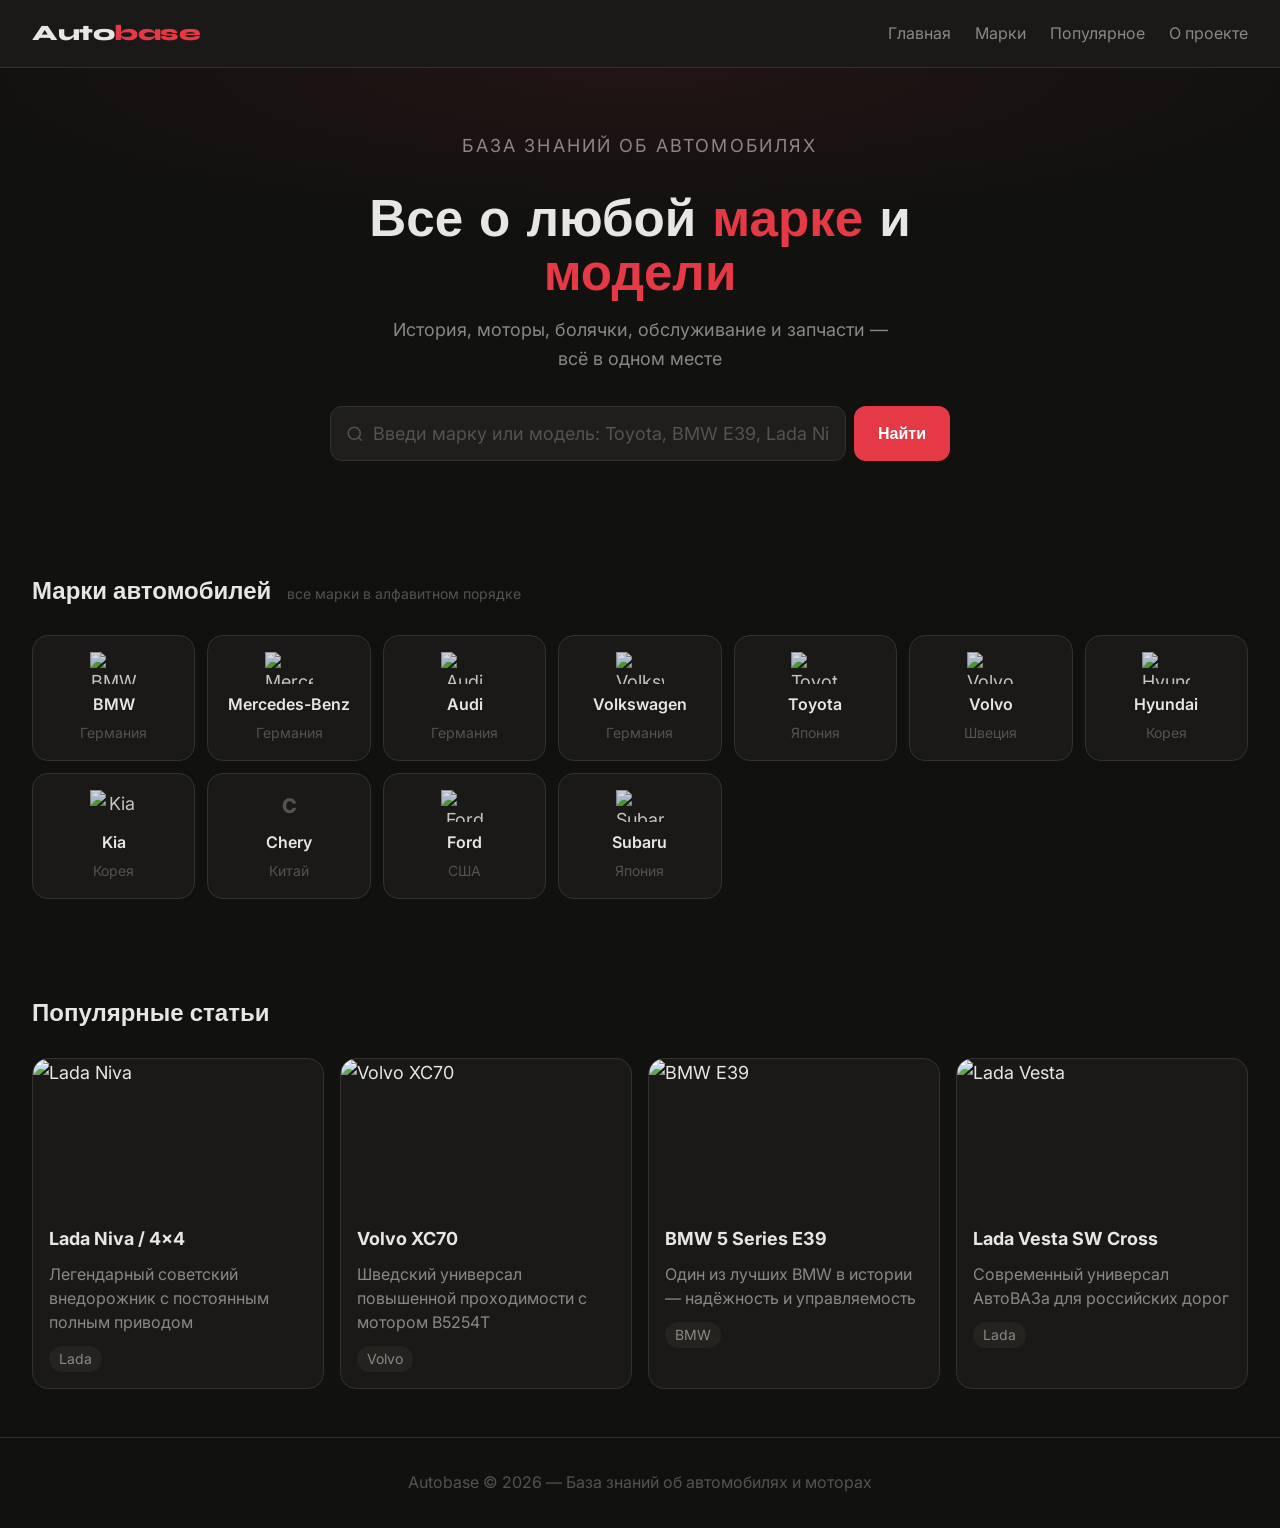
==== index.html @ 38329667 "Remove ALL_BRANDS array from index.html Removed the ALL_BRANDS array from index.html to streamline t" ====
<!DOCTYPE html>
<html lang="ru" data-theme="dark">
<head>
  <meta charset="UTF-8">
  <meta name="viewport" content="width=device-width, initial-scale=1.0">
  <title>Autobase — База знаний об автомобилях</title>
  <link rel="preconnect" href="https://fonts.googleapis.com">
  <link rel="preconnect" href="https://fonts.gstatic.com" crossorigin>
  <link href="https://fonts.googleapis.com/css2?family=Inter:wght@300..700&family=Syne:wght@700;800&display=swap" rel="stylesheet">
  <style>
    :root {
      --text-xs: clamp(0.75rem, 0.7rem + 0.25vw, 0.875rem);
      --text-sm: clamp(0.875rem, 0.8rem + 0.35vw, 1rem);
      --text-base: clamp(1rem, 0.95rem + 0.25vw, 1.125rem);
      --text-lg: clamp(1.125rem, 1rem + 0.75vw, 1.5rem);
      --text-xl: clamp(1.5rem, 1.2rem + 1.25vw, 2.25rem);
      --text-2xl: clamp(2rem, 1.2rem + 2.5vw, 3.5rem);
      --space-1: 0.25rem; --space-2: 0.5rem; --space-3: 0.75rem;
      --space-4: 1rem; --space-6: 1.5rem; --space-8: 2rem;
      --space-10: 2.5rem; --space-12: 3rem; --space-16: 4rem;
      --radius-sm: 0.375rem; --radius-md: 0.5rem;
      --radius-lg: 0.75rem; --radius-xl: 1rem; --radius-full: 9999px;
      --transition-interactive: 180ms cubic-bezier(0.16, 1, 0.3, 1);
      --font-display: 'Syne', sans-serif;
      --font-body: 'Inter', sans-serif;
    }
    [data-theme="dark"] {
      --color-bg: #111110;
      --color-surface: #1a1918;
      --color-surface-2: #1f1e1c;
      --color-surface-offset: #252320;
      --color-border: #333230;
      --color-divider: #2a2927;
      --color-text: #e8e6e3;
      --color-text-muted: #8a8885;
      --color-text-faint: #55534f;
      --color-primary: #e63946;
      --color-primary-hover: #c1121f;
      --color-primary-highlight: #3a1a1c;
      --shadow-sm: 0 1px 2px oklch(0 0 0 / 0.3);
      --shadow-md: 0 4px 12px oklch(0 0 0 / 0.4);
      --shadow-lg: 0 12px 32px oklch(0 0 0 / 0.5);
    }
    *, *::before, *::after { box-sizing: border-box; margin: 0; padding: 0; }
    html { scroll-behavior: smooth; -webkit-font-smoothing: antialiased; }
    body { min-height: 100dvh; font-family: var(--font-body); font-size: var(--text-base); color: var(--color-text); background: var(--color-bg); line-height: 1.6; }
    a { color: inherit; text-decoration: none; }
    img { display: block; max-width: 100%; height: auto; }

    /* HEADER */
    header {
      display: flex; align-items: center; justify-content: space-between;
      padding: var(--space-4) var(--space-8);
      background: var(--color-surface);
      border-bottom: 1px solid var(--color-border);
      position: sticky; top: 0; z-index: 200;
    }
    .logo { font-family: var(--font-display); font-size: 22px; font-weight: 800; color: var(--color-text); letter-spacing: -0.5px; }
    .logo span { color: var(--color-primary); }
    nav { display: flex; align-items: center; gap: var(--space-6); }
    nav a { font-size: var(--text-sm); color: var(--color-text-muted); transition: color var(--transition-interactive); }
    nav a:hover { color: var(--color-text); }

    /* HERO */
    .hero {
      display: flex; flex-direction: column; align-items: center;
      justify-content: center; padding: clamp(var(--space-12), 8vw, var(--space-16)) var(--space-4);
      text-align: center;
      background: radial-gradient(ellipse 80% 50% at 50% 0%, oklch(from var(--color-primary) l c h / 0.08) 0%, transparent 70%);
    }
    .hero-eyebrow { font-size: var(--text-xs); color: var(--color-text-muted); text-transform: uppercase; letter-spacing: 0.12em; margin-bottom: var(--space-4); }
    .hero h1 { font-family: var(--font-display); font-size: var(--text-2xl); font-weight: 800; color: var(--color-text); line-height: 1.05; margin-bottom: var(--space-4); max-width: 700px; }
    .hero h1 em { font-style: normal; color: var(--color-primary); }
    .hero p { font-size: var(--text-base); color: var(--color-text-muted); margin-bottom: var(--space-8); max-width: 520px; }

    /* SEARCH BLOCK */
    .search-wrap { position: relative; width: 100%; max-width: 620px; }
    .search-row { display: flex; gap: var(--space-2); }
    .search-input-wrap { position: relative; flex: 1; }
    .search-icon { position: absolute; left: var(--space-4); top: 50%; transform: translateY(-50%); color: var(--color-text-faint); pointer-events: none; width: 18px; height: 18px; }
    #searchInput {
      width: 100%; padding: var(--space-4) var(--space-4) var(--space-4) calc(var(--space-4) + 26px);
      font-size: var(--text-base); font-family: var(--font-body);
      border-radius: var(--radius-lg); border: 1.5px solid var(--color-border);
      background: var(--color-surface-2); color: var(--color-text);
      outline: none; transition: border-color var(--transition-interactive), box-shadow var(--transition-interactive);
    }
    #searchInput::placeholder { color: var(--color-text-faint); }
    #searchInput:focus { border-color: var(--color-primary); box-shadow: 0 0 0 3px oklch(from var(--color-primary) l c h / 0.15); }
    .search-btn {
      padding: var(--space-4) var(--space-6);
      background: var(--color-primary); color: #fff;
      border: none; border-radius: var(--radius-lg);
      font-size: var(--text-sm); font-weight: 700; cursor: pointer;
      transition: background var(--transition-interactive), transform var(--transition-interactive);
      white-space: nowrap;
    }
    .search-btn:hover { background: var(--color-primary-hover); }
    .search-btn:active { transform: scale(0.97); }

    /* DROPDOWN */
    #dropdown {
      position: absolute; top: calc(100% + var(--space-2)); left: 0; right: 0;
      background: var(--color-surface-2);
      border: 1.5px solid var(--color-border);
      border-radius: var(--radius-lg);
      box-shadow: var(--shadow-lg);
      max-height: 380px; overflow-y: auto;
      z-index: 300;
      display: none;
    }
    #dropdown.visible { display: block; }
    .dropdown-group-label {
      padding: var(--space-2) var(--space-4) var(--space-1);
      font-size: var(--text-xs); color: var(--color-text-faint);
      text-transform: uppercase; letter-spacing: 0.1em;
      border-top: 1px solid var(--color-divider);
    }
    .dropdown-group-label:first-child { border-top: none; }
    .dropdown-item {
      display: flex; align-items: center; gap: var(--space-3);
      padding: var(--space-2) var(--space-4);
      cursor: pointer;
      transition: background var(--transition-interactive);
      border-radius: 0;
    }
    .dropdown-item:hover, .dropdown-item.active { background: var(--color-surface-offset); }
    .dropdown-item img { width: 28px; height: 20px; object-fit: contain; filter: brightness(0.85); }
    .dropdown-item span { font-size: var(--text-sm); color: var(--color-text); }
    .dropdown-item small { font-size: var(--text-xs); color: var(--color-text-faint); margin-left: auto; }
    .dropdown-no-results { padding: var(--space-4); text-align: center; color: var(--color-text-muted); font-size: var(--text-sm); }

    /* BRANDS SECTION */
    .section { padding: clamp(var(--space-8), 5vw, var(--space-12)) clamp(var(--space-4), 5vw, var(--space-8)); }
    .section-header { display: flex; align-items: baseline; gap: var(--space-4); margin-bottom: var(--space-6); }
    .section-title { font-family: var(--font-display); font-size: var(--text-lg); font-weight: 700; color: var(--color-text); }
    .section-count { font-size: var(--text-xs); color: var(--color-text-faint); }
    .brands-grid { display: grid; grid-template-columns: repeat(auto-fill, minmax(160px, 1fr)); gap: var(--space-3); }
    .brand-card {
      background: var(--color-surface);
      border: 1px solid var(--color-border);
      border-radius: var(--radius-xl);
      padding: var(--space-4) var(--space-3);
      text-align: center; cursor: pointer;
      transition: border-color var(--transition-interactive), transform var(--transition-interactive), box-shadow var(--transition-interactive);
    }
    .brand-card:hover { border-color: var(--color-primary); transform: translateY(-2px); box-shadow: var(--shadow-md); }
    .brand-card img { width: 48px; height: 32px; object-fit: contain; margin: 0 auto var(--space-2); filter: brightness(0.85); }
    .brand-card h3 { font-size: var(--text-sm); font-weight: 600; color: var(--color-text); }
    .brand-card p { font-size: var(--text-xs); color: var(--color-text-faint); margin-top: var(--space-1); }

    /* POPULAR ARTICLES */
    .articles-grid { display: grid; grid-template-columns: repeat(auto-fill, minmax(260px, 1fr)); gap: var(--space-4); }
    .article-card {
      background: var(--color-surface);
      border: 1px solid var(--color-border);
      border-radius: var(--radius-xl);
      overflow: hidden; cursor: pointer;
      transition: border-color var(--transition-interactive), transform var(--transition-interactive);
    }
    .article-card:hover { border-color: var(--color-primary); transform: translateY(-2px); }
    .article-card img { width: 100%; height: 150px; object-fit: cover; }
    .article-body { padding: var(--space-4); }
    .article-body h3 { font-size: var(--text-base); font-weight: 700; margin-bottom: var(--space-2); }
    .article-body p { font-size: var(--text-sm); color: var(--color-text-muted); line-height: 1.5; }
    .article-tag { display: inline-block; padding: 2px 10px; background: var(--color-surface-offset); border-radius: var(--radius-full); font-size: var(--text-xs); color: var(--color-text-muted); margin-top: var(--space-3); }

    footer { padding: var(--space-8); border-top: 1px solid var(--color-border); text-align: center; color: var(--color-text-faint); font-size: var(--text-sm); }

    /* SCROLLBAR */
    #dropdown::-webkit-scrollbar { width: 6px; }
    #dropdown::-webkit-scrollbar-track { background: transparent; }
    #dropdown::-webkit-scrollbar-thumb { background: var(--color-border); border-radius: var(--radius-full); }

    @media (max-width: 600px) {
      header { padding: var(--space-3) var(--space-4); }
      nav a { display: none; }
      .search-row { flex-direction: column; }
      .search-btn { width: 100%; }
    }
  </style>
</head>
<body>
<header>
  <div class="logo">Auto<span>base</span></div>
  <nav>
    <a href="index.html">Главная</a>
    <a href="#brands">Марки</a>
    <a href="#popular">Популярное</a>
    <a href="#">О проекте</a>
  </nav>
</header>

<section class="hero">
  <p class="hero-eyebrow">База знаний об автомобилях</p>
  <h1>Все о любой <em>марке</em> и <em>модели</em></h1>
  <p>История, моторы, болячки, обслуживание и запчасти — всё в одном месте</p>

  <div class="search-wrap">
    <div class="search-row">
      <div class="search-input-wrap">
        <svg class="search-icon" viewBox="0 0 24 24" fill="none" stroke="currentColor" stroke-width="2">
          <circle cx="11" cy="11" r="8"/><path d="m21 21-4.35-4.35"/>
        </svg>
        <input type="text" id="searchInput" placeholder="Введи марку или модель: Toyota, BMW E39, Lada Niva…" autocomplete="off">
        <div id="dropdown"></div>
      </div>
      <button class="search-btn" onclick="doSearch()">Найти</button>
    </div>
  </div>
</section>

<section class="section" id="brands">
  <div class="section-header">
    <div class="section-title">Марки автомобилей</div>
    <div class="section-count">все марки в алфавитном порядке</div>
  </div>
  <div class="brands-grid" id="brandsGrid"></div>
</section>

<section class="section" id="popular">
  <div class="section-header">
    <div class="section-title">Популярные статьи</div>
  </div>
  <div class="articles-grid">
    <a href="lada.html" class="article-card">
      <img src="https://upload.wikimedia.org/wikipedia/commons/thumb/9/9c/2021_Lada_Niva_Legend_3-door_%28facelift%2C_Russia%29%2C_front_8.21.40.jpg/320px-2021_Lada_Niva_Legend_3-door_%28facelift%2C_Russia%29%2C_front_8.21.40.jpg" alt="Lada Niva" loading="lazy" width="320" height="150">
      <div class="article-body">
        <h3>Lada Niva / 4x4</h3>
        <p>Легендарный советский внедорожник с постоянным полным приводом</p>
        <span class="article-tag">Lada</span>
      </div>
    </a>
    <div class="article-card">
      <img src="https://upload.wikimedia.org/wikipedia/commons/thumb/5/5b/Volvo_XC70_%282008%29_001.jpg/320px-Volvo_XC70_%282008%29_001.jpg" alt="Volvo XC70" loading="lazy" width="320" height="150">
      <div class="article-body">
        <h3>Volvo XC70</h3>
        <p>Шведский универсал повышенной проходимости с мотором B5254T</p>
        <span class="article-tag">Volvo</span>
      </div>
    </div>
    <div class="article-card">
      <img src="https://upload.wikimedia.org/wikipedia/commons/thumb/8/8b/2004_BMW_530i_%28E60%29_sedan_%282015-08-10%29_01.jpg/320px-2004_BMW_530i_%28E60%29_sedan_%282015-08-10%29_01.jpg" alt="BMW E39" loading="lazy" width="320" height="150">
      <div class="article-body">
        <h3>BMW 5 Series E39</h3>
        <p>Один из лучших BMW в истории — надёжность и управляемость</p>
        <span class="article-tag">BMW</span>
      </div>
    </div>
    <div class="article-card">
      <img src="https://upload.wikimedia.org/wikipedia/commons/thumb/3/34/Lada_Vesta_SW_Cross.jpg/320px-Lada_Vesta_SW_Cross.jpg" alt="Lada Vesta" loading="lazy" width="320" height="150">
      <div class="article-body">
        <h3>Lada Vesta SW Cross</h3>
        <p>Современный универсал АвтоВАЗа для российских дорог</p>
        <span class="article-tag">Lada</span>
      </div>
    </div>
  </div>
</section>

<footer>
  <p>Autobase &copy; 2026 — База знаний об автомобилях и моторах</p>
</footer>
<script src="brands.js"></script>
<script>
// Все марки с логотипами (Simple Icons CDN) и странами
// Показ марок в сетке (первые 12 известных с логотипами)
const FEATURED = ["Lada (ВАЗ)","BMW","Mercedes-Benz","Audi","Volkswagen","Toyota","Volvo","Hyundai","Kia","Chery","Ford","Subaru"];
const grid = document.getElementById('brandsGrid');
FEATURED.forEach(name => {
  const b = ALL_BRANDS.find(x => x.name === name);
  if (!b) return;
  const card = document.createElement(b.page ? 'a' : 'div');
  if (b.page) card.href = b.page;
  card.className = 'brand-card';
  card.innerHTML = b.logo
    ? '<img src="' + b.logo + '/ffffff" alt="' + b.name + '" width="48" height="32" loading="lazy"><h3>' + b.name + '</h3><p>' + b.country + '</p>'
    : '<div style="height:32px;display:flex;align-items:center;justify-content:center;margin-bottom:8px;font-size:20px;font-weight:800;color:var(--color-text-faint);">' + b.name[0] + '</div><h3>' + b.name + '</h3><p>' + b.country + '</p>';
  grid.appendChild(card);
});

// DROPDOWN логика
const input = document.getElementById('searchInput');
const dropdown = document.getElementById('dropdown');
let selectedIdx = -1;
let filtered = [];

function buildDropdown(query) {
  query = query.trim().toLowerCase();
  dropdown.innerHTML = '';
  selectedIdx = -1;

  if (!query) {
    // Показываем все группированные по региону
    const regions = {};
    ALL_BRANDS.forEach(b => {
      if (!regions[b.region]) regions[b.region] = [];
      regions[b.region].push(b);
    });
    filtered = ALL_BRANDS;
    Object.entries(regions).forEach(([region, brands]) => {
      const lbl = document.createElement('div');
      lbl.className = 'dropdown-group-label';
      lbl.textContent = region;
      dropdown.appendChild(lbl);
      brands.forEach((b, i) => addItem(b));
    });
  } else {
    filtered = ALL_BRANDS.filter(b =>
      b.name.toLowerCase().includes(query) || b.country.toLowerCase().includes(query)
    );
    if (filtered.length === 0) {
      dropdown.innerHTML = '<div class="dropdown-no-results">Марка не найдена — страница появится позже</div>';
    } else {
      filtered.forEach(b => addItem(b));
    }
  }

  dropdown.classList.add('visible');
}

function addItem(b) {
  const item = document.createElement('div');
  item.className = 'dropdown-item';
  const imgHtml = b.logo
    ? '<img src="' + b.logo + '/ffffff" alt="' + b.name + '" width="28" height="20" loading="lazy">'
    : '<div style="width:28px;height:20px;display:flex;align-items:center;justify-content:center;font-size:13px;font-weight:700;color:var(--color-text-faint);">' + b.name[0] + '</div>';
  item.innerHTML = imgHtml + '<span>' + b.name + '</span><small>' + b.country + '</small>';
  item.addEventListener('click', () => {
    input.value = b.name;
    closeDropdown();
    if (b.page) window.location.href = b.page;
    else alert('Раздел «' + b.name + '» в разработке. Скоро появится!');
  });
  dropdown.appendChild(item);
}

function closeDropdown() {
  dropdown.classList.remove('visible');
  selectedIdx = -1;
}

input.addEventListener('input', () => buildDropdown(input.value));
input.addEventListener('focus', () => buildDropdown(input.value));

input.addEventListener('keydown', e => {
  const items = dropdown.querySelectorAll('.dropdown-item');
  if (e.key === 'ArrowDown') {
    e.preventDefault();
    selectedIdx = Math.min(selectedIdx + 1, items.length - 1);
    items.forEach((el, i) => el.classList.toggle('active', i === selectedIdx));
    items[selectedIdx]?.scrollIntoView({ block: 'nearest' });
  } else if (e.key === 'ArrowUp') {
    e.preventDefault();
    selectedIdx = Math.max(selectedIdx - 1, -1);
    items.forEach((el, i) => el.classList.toggle('active', i === selectedIdx));
  } else if (e.key === 'Enter') {
    if (selectedIdx >= 0 && items[selectedIdx]) {
      items[selectedIdx].click();
    } else {
      doSearch();
    }
  } else if (e.key === 'Escape') {
    closeDropdown();
  }
});

document.addEventListener('click', e => {
  if (!e.target.closest('.search-input-wrap')) closeDropdown();
});

function doSearch() {
  const q = input.value.trim().toLowerCase();
  const brand = ALL_BRANDS.find(b => b.name.toLowerCase().includes(q) || q.includes(b.name.toLowerCase()));
  if (brand && brand.page) {
    window.location.href = brand.page;
  } else if (brand) {
    alert('Раздел «' + brand.name + '» скоро появится в базе!');
  } else if (q.includes('lada') || q.includes('ваз') || q.includes('niva') || q.includes('нива') || q.includes('vesta') || q.includes('веста')) {
    window.location.href = 'lada.html';
  } else if (q) {
    alert('Статья по запросу "' + input.value + '" скоро появится в базе!');
  }
}
</script>
</body>
</html>
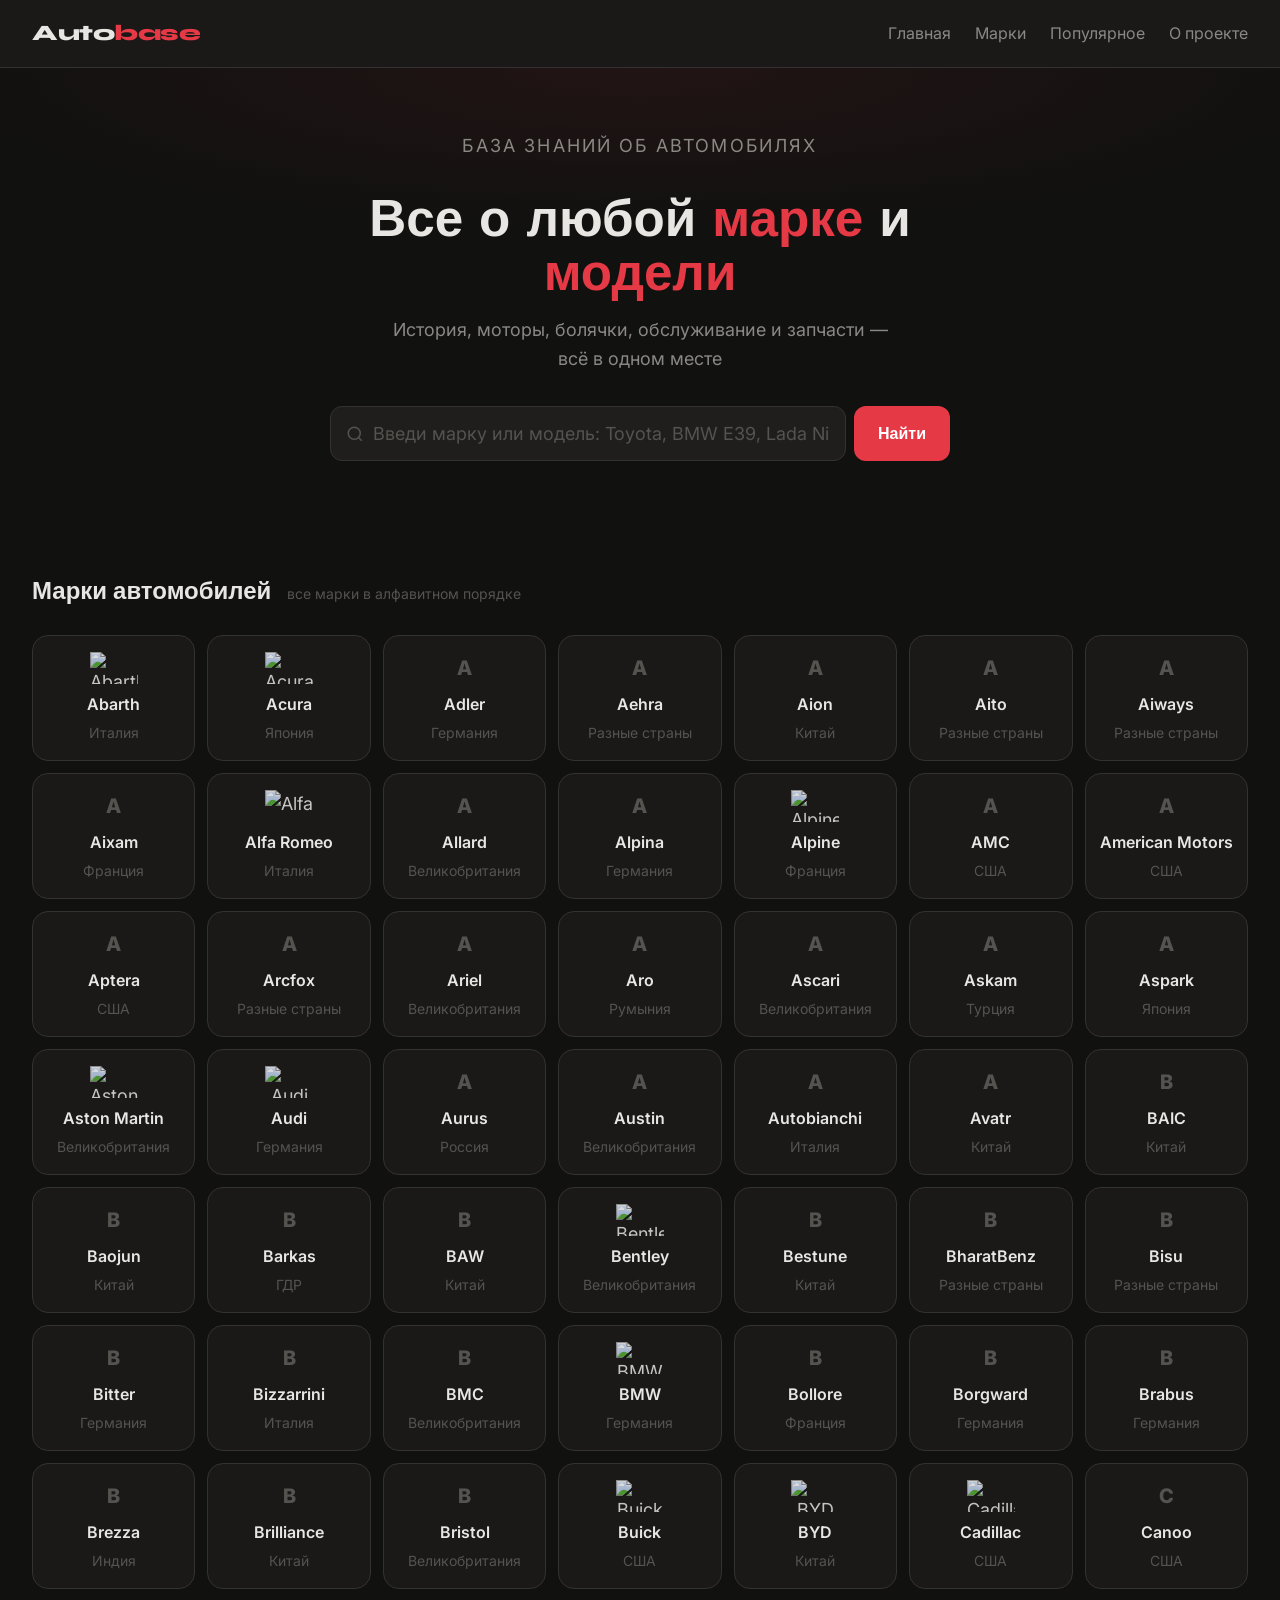
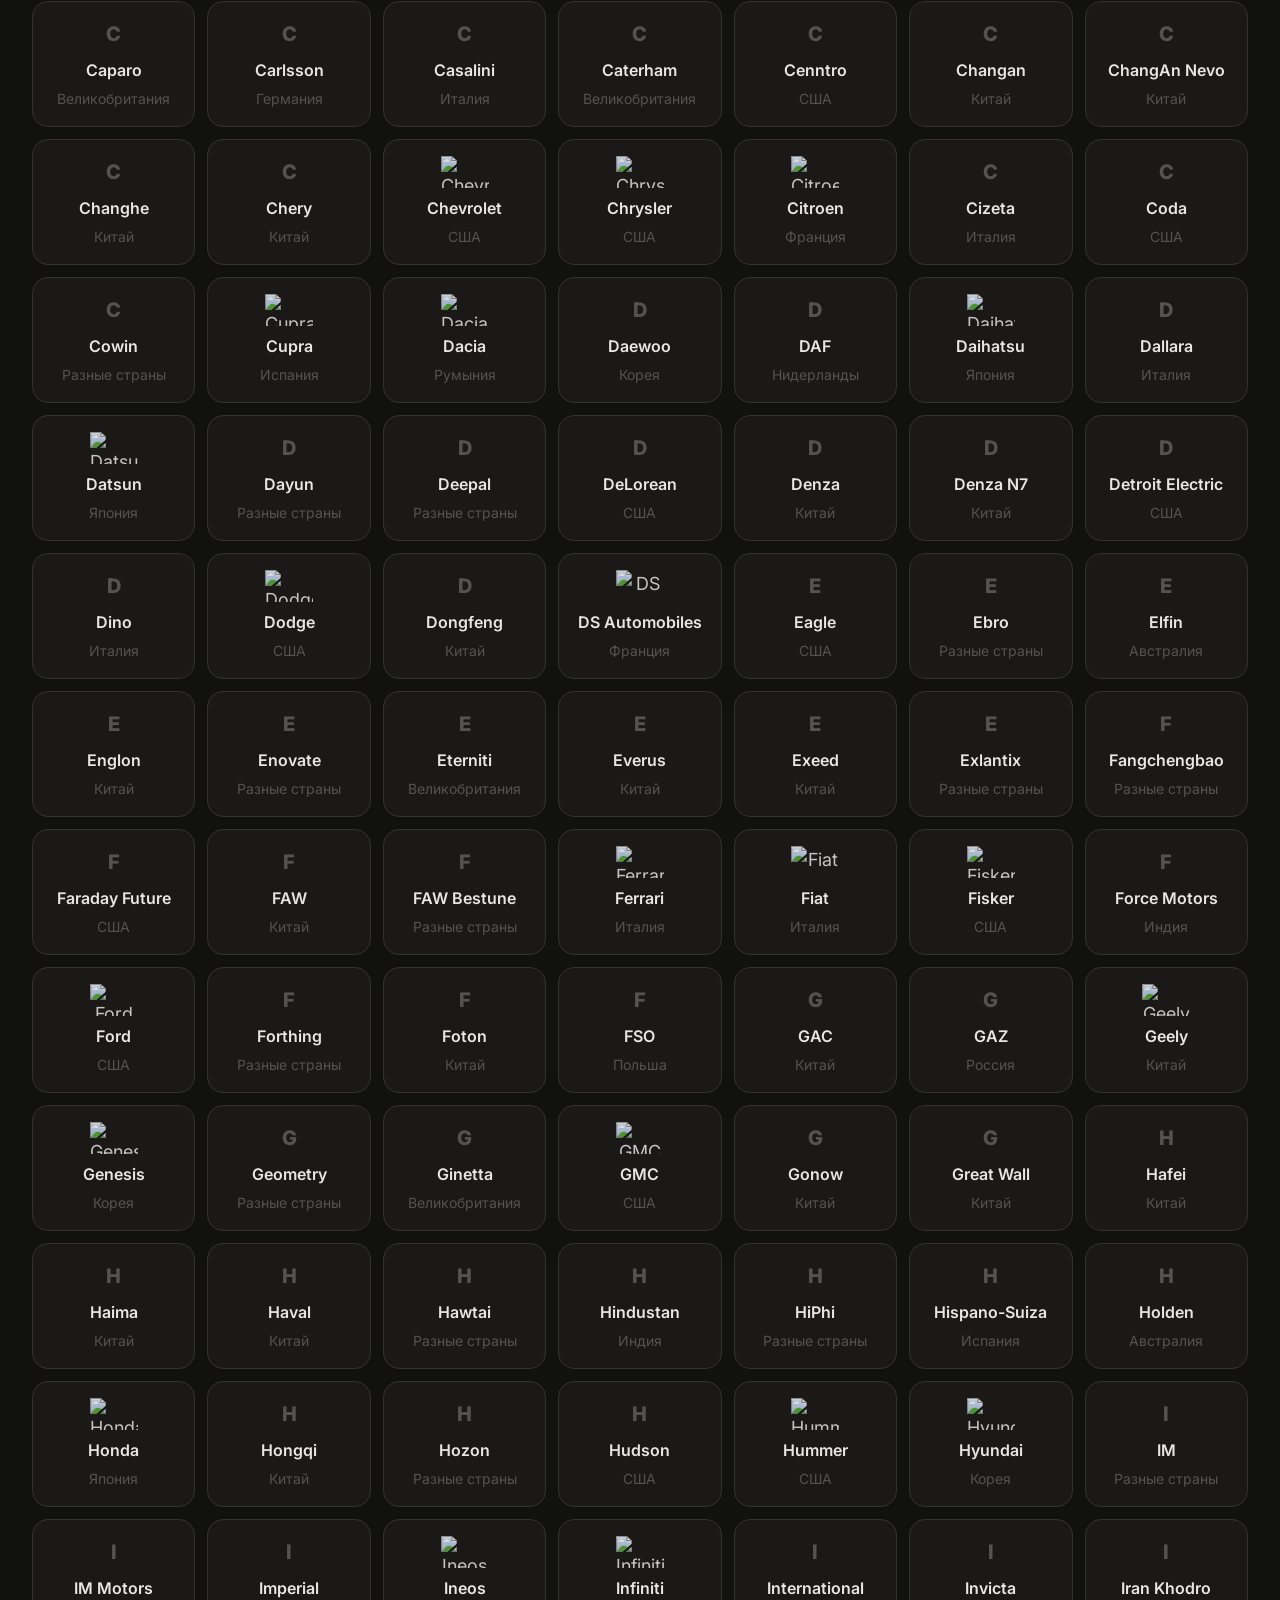
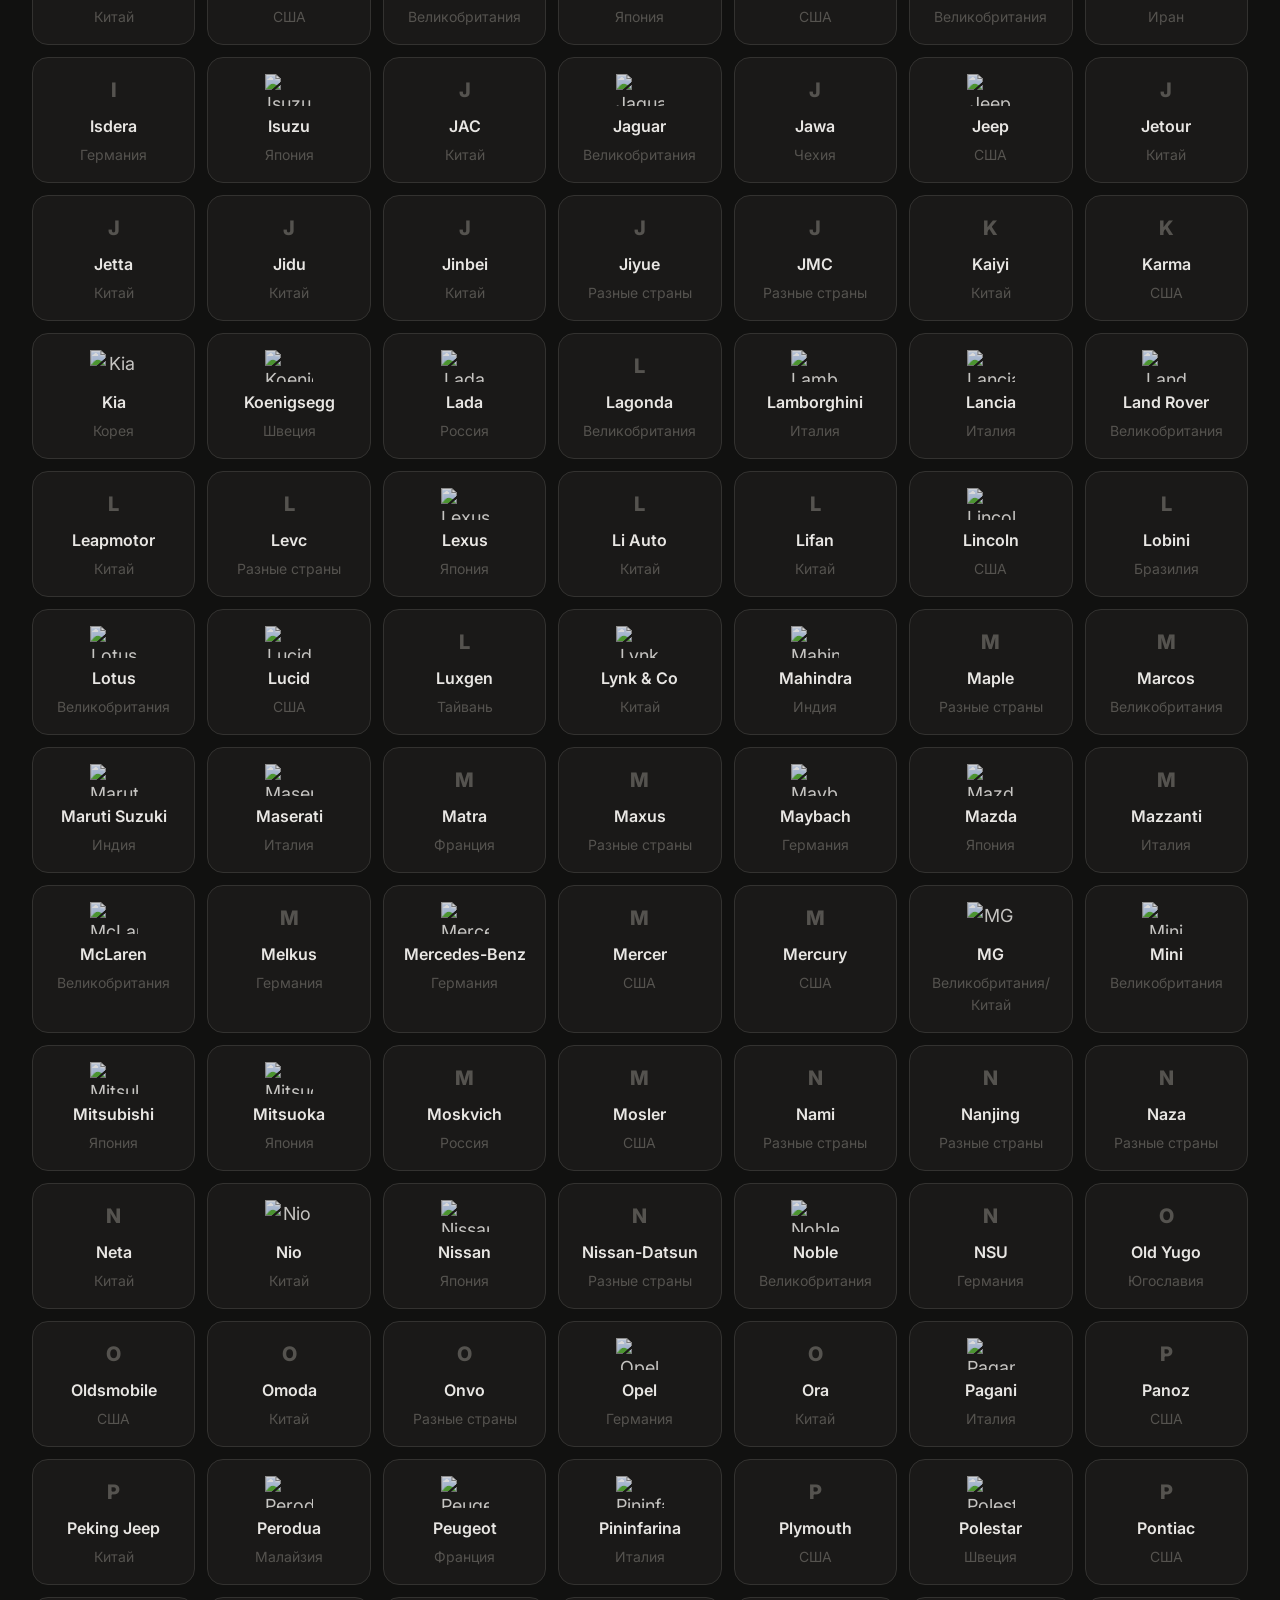
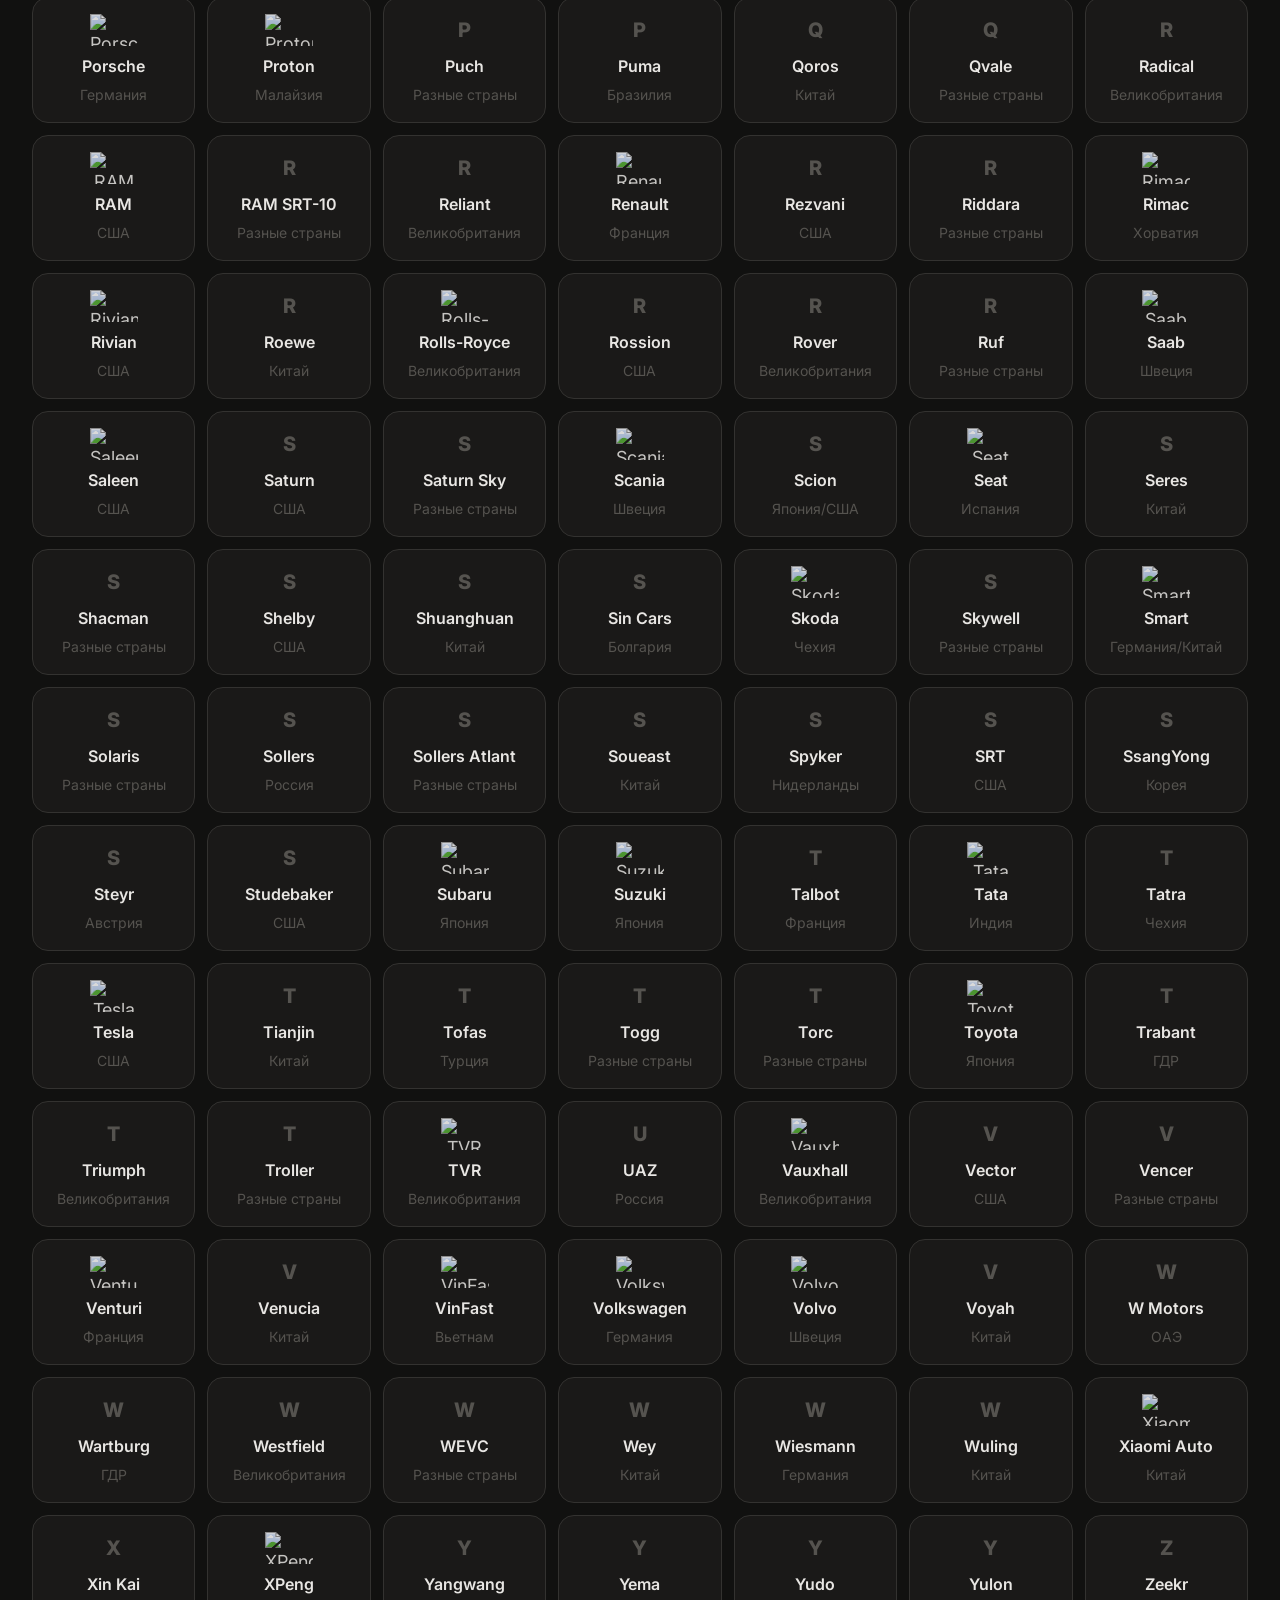
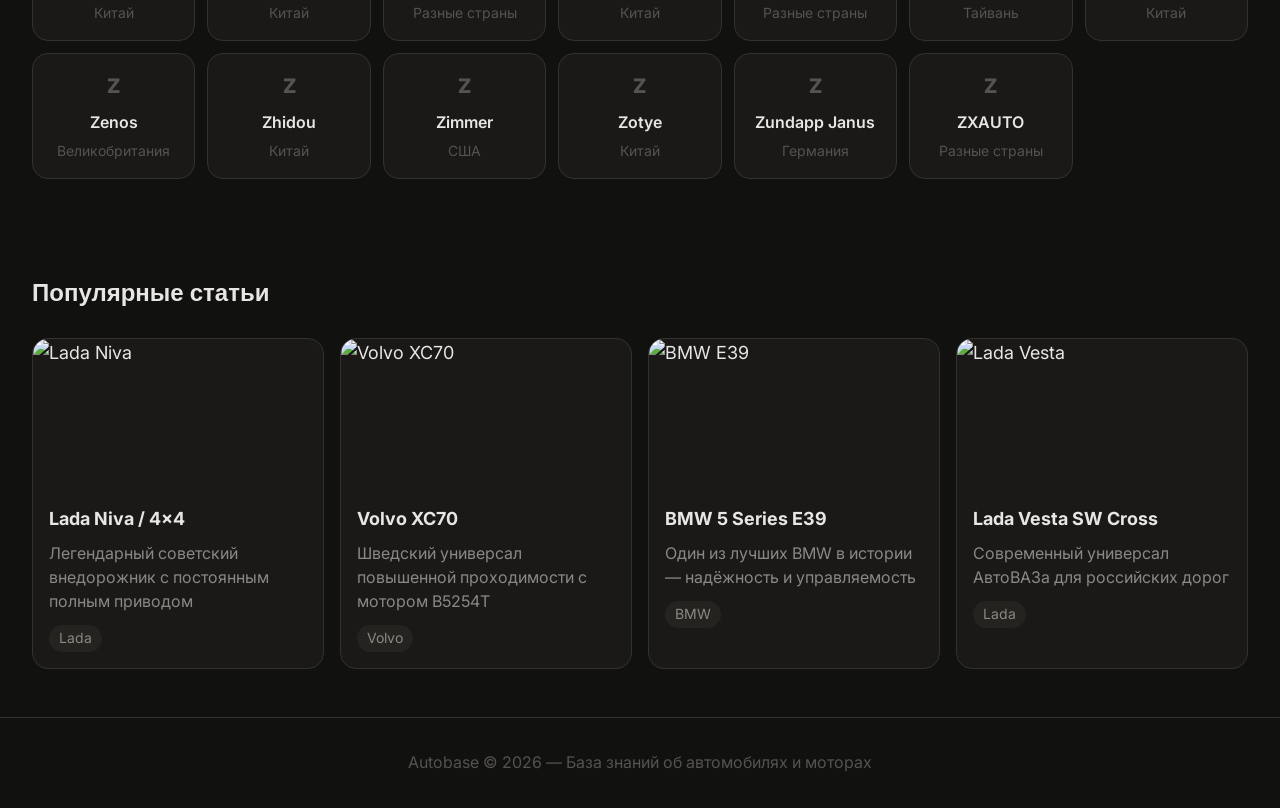
==== commit 6e10e426: "Update index.html" ====
--- a/index.html
+++ b/index.html
@@ -267,9 +267,10 @@
 // Показ марок в сетке (первые 12 известных с логотипами)
 const FEATURED = ["Lada (ВАЗ)","BMW","Mercedes-Benz","Audi","Volkswagen","Toyota","Volvo","Hyundai","Kia","Chery","Ford","Subaru"];
 const grid = document.getElementById('brandsGrid');
-FEATURED.forEach(name => {
-  const b = ALL_BRANDS.find(x => x.name === name);
-  if (!b) return;
+ALL_BRANDS
+  .slice()
+  .sort((a, b) => a.name.localeCompare(b.name, 'ru'))
+  .forEach(b => {
   const card = document.createElement(b.page ? 'a' : 'div');
   if (b.page) card.href = b.page;
   card.className = 'brand-card';
@@ -277,8 +278,7 @@
     ? '<img src="' + b.logo + '/ffffff" alt="' + b.name + '" width="48" height="32" loading="lazy"><h3>' + b.name + '</h3><p>' + b.country + '</p>'
     : '<div style="height:32px;display:flex;align-items:center;justify-content:center;margin-bottom:8px;font-size:20px;font-weight:800;color:var(--color-text-faint);">' + b.name[0] + '</div><h3>' + b.name + '</h3><p>' + b.country + '</p>';
   grid.appendChild(card);
-});
-
+  });
 // DROPDOWN логика
 const input = document.getElementById('searchInput');
 const dropdown = document.getElementById('dropdown');
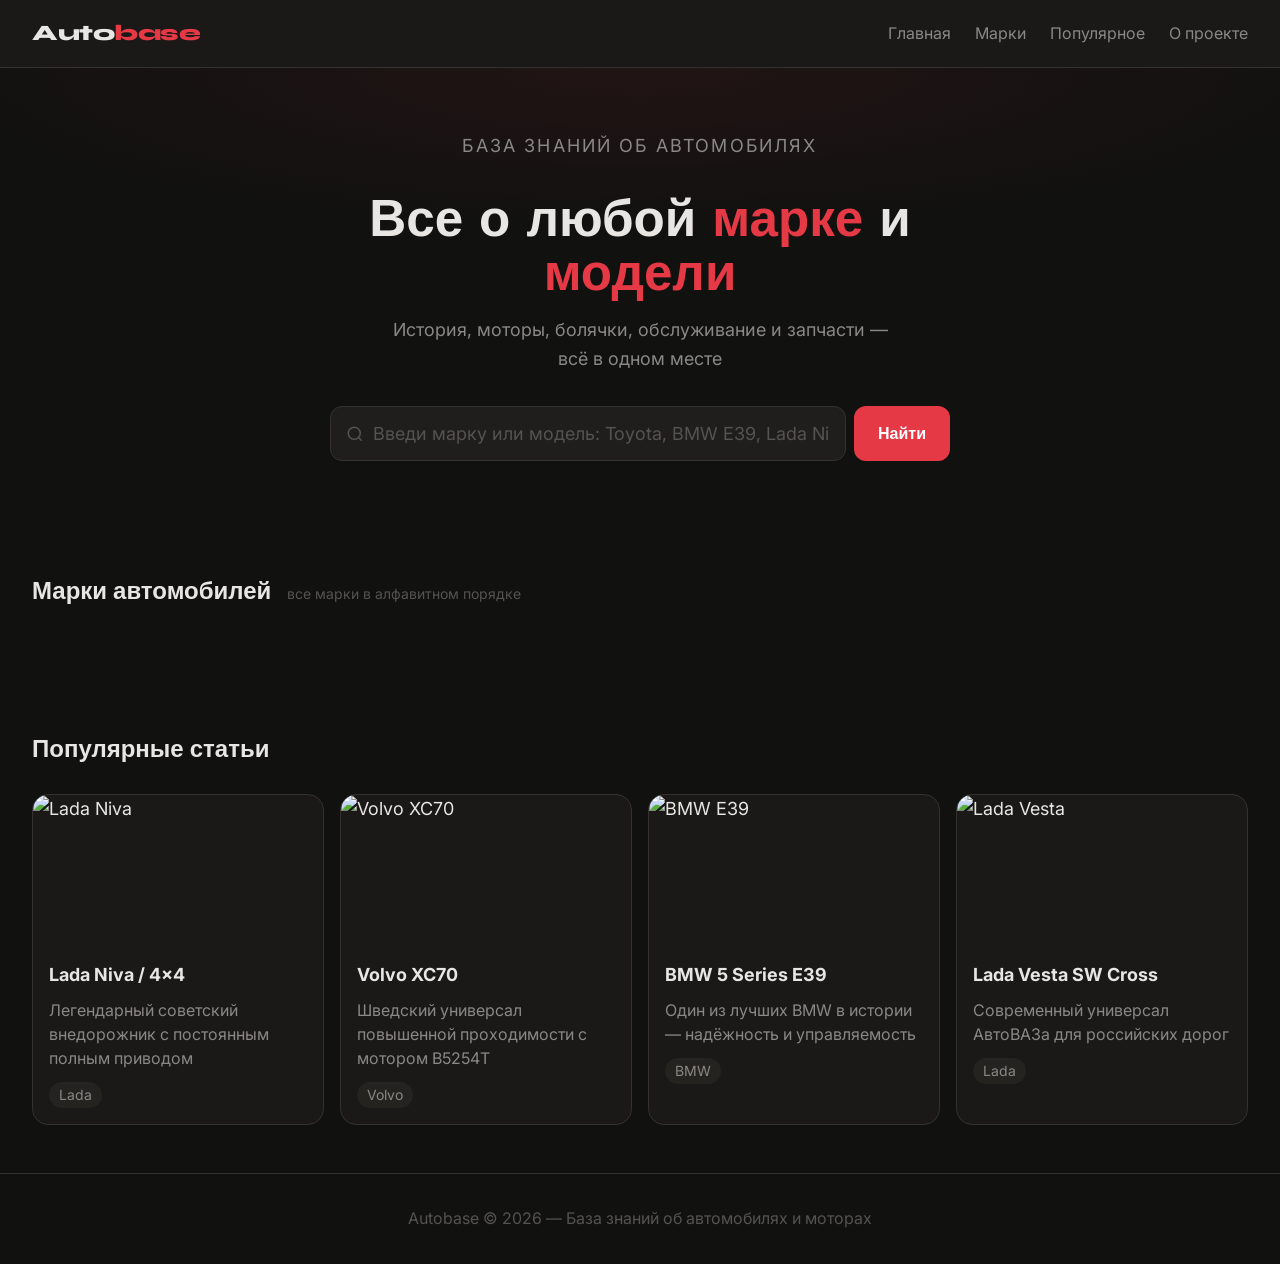
==== commit a858c009: "Update brand card rendering with logo URLs Refactor brand card rendering logic to use logo URLs." ====
--- a/index.html
+++ b/index.html
@@ -262,6 +262,7 @@
   <p>Autobase &copy; 2026 — База знаний об автомобилях и моторах</p>
 </footer>
 <script src="brands.js"></script>
+<script src="brand-logos.js"></script>
 <script>
 // Все марки с логотипами (Simple Icons CDN) и странами
 // Показ марок в сетке (первые 12 известных с логотипами)
@@ -275,16 +276,21 @@
   if (b.page) card.href = b.page;
   card.className = 'brand-card';
   card.innerHTML = b.logo
-    ? '<img src="' + b.logo + '/ffffff" alt="' + b.name + '" width="48" height="32" loading="lazy"><h3>' + b.name + '</h3><p>' + b.country + '</p>'
-    : '<div style="height:32px;display:flex;align-items:center;justify-content:center;margin-bottom:8px;font-size:20px;font-weight:800;color:var(--color-text-faint);">' + b.name[0] + '</div><h3>' + b.name + '</h3><p>' + b.country + '</p>';
-  grid.appendChild(card);
-  });
-// DROPDOWN логика
+  
 const input = document.getElementById('searchInput');
 const dropdown = document.getElementById('dropdown');
 let selectedIdx = -1;
 let filtered = [];
-
+const logoUrl = BRAND_LOGOS && BRAND_LOGOS[b.name] ? BRAND_LOGOS[b.name] : null;
+card.innerHTML = logoUrl
+  ? '<img src="' + logoUrl + '" alt="' + b.name + '" width="48" height="32" loading="lazy">' +
+    '<h3>' + b.name + '</h3>' +
+    '<p>' + b.country + '</p>'
+  : '<div style="height:32px;display:flex;align-items:center;justify-content:center;margin-bottom:8px;font-size:20px;font-weight:700;color:#666;">' +
+      b.name.charAt(0) +
+    '</div>' +
+    '<h3>' + b.name + '</h3>' +
+    '<p>' + b.country + '</p>';
 function buildDropdown(query) {
   query = query.trim().toLowerCase();
   dropdown.innerHTML = '';
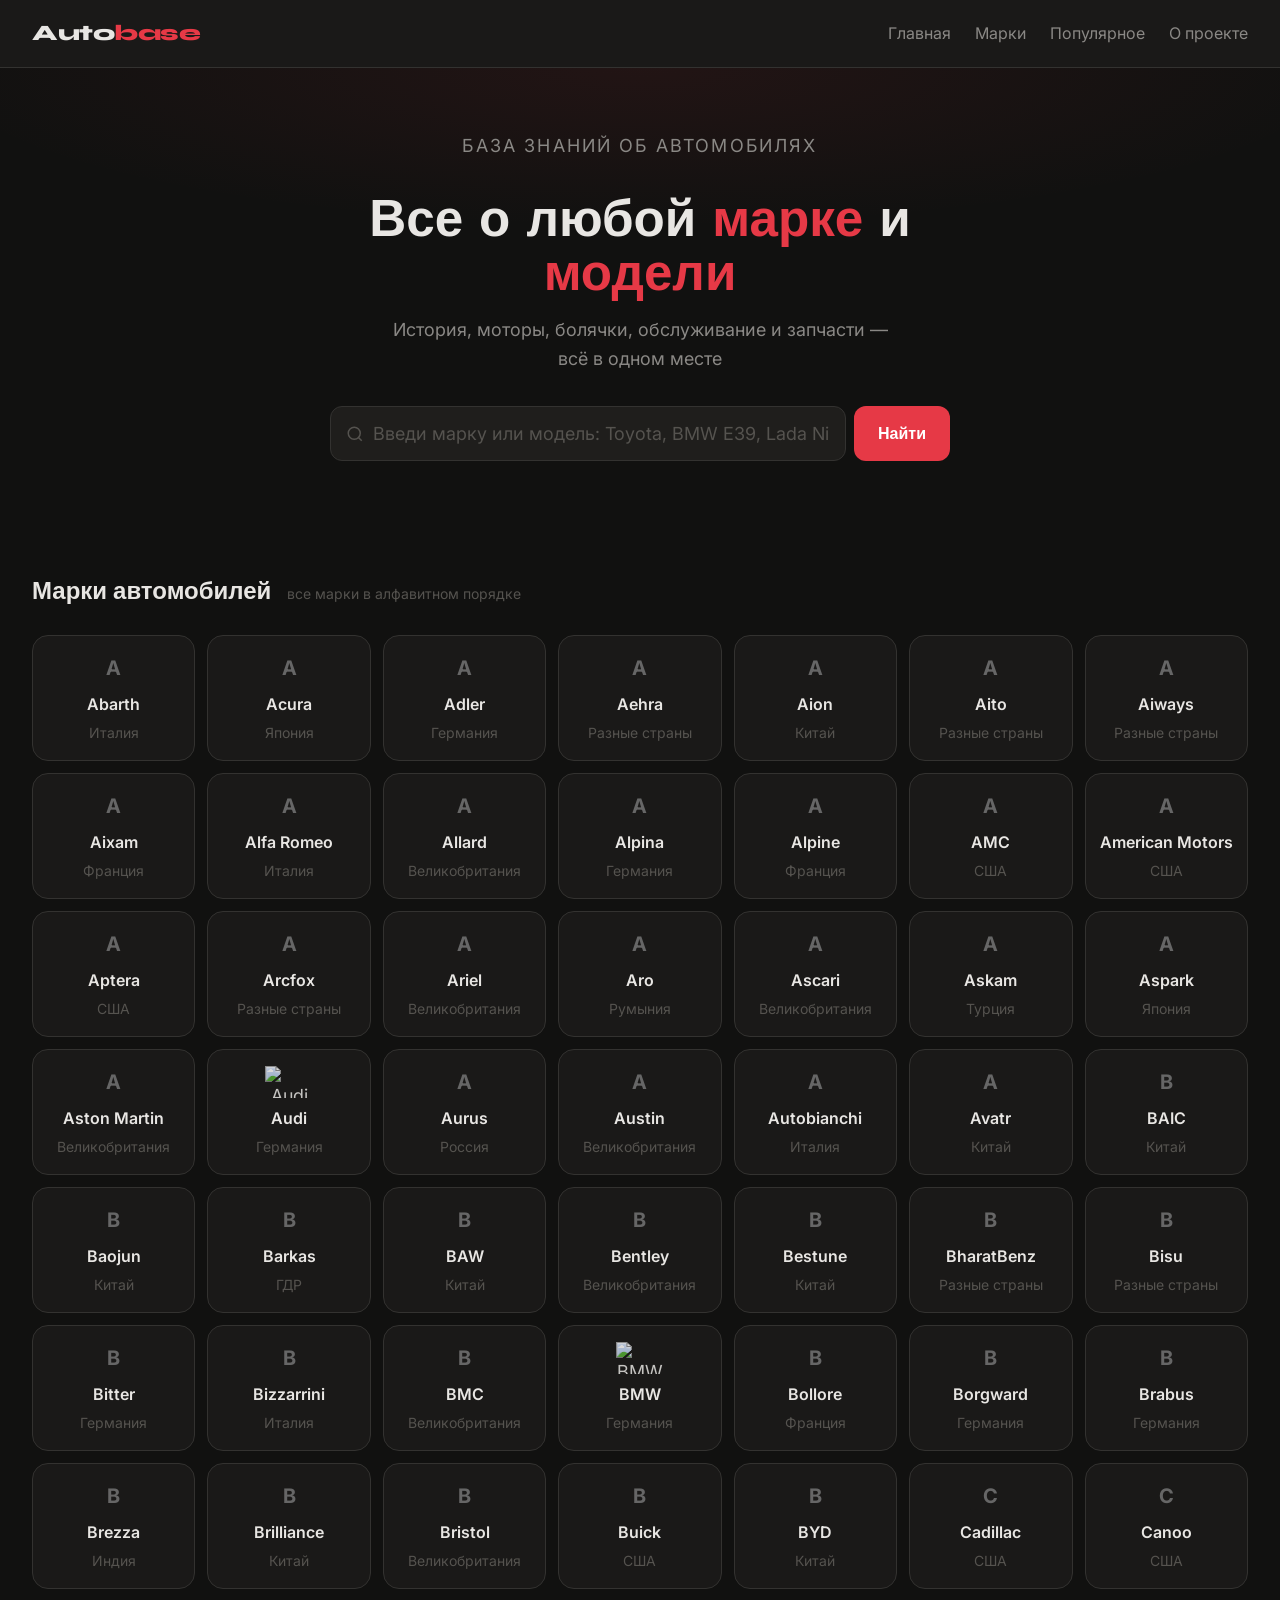
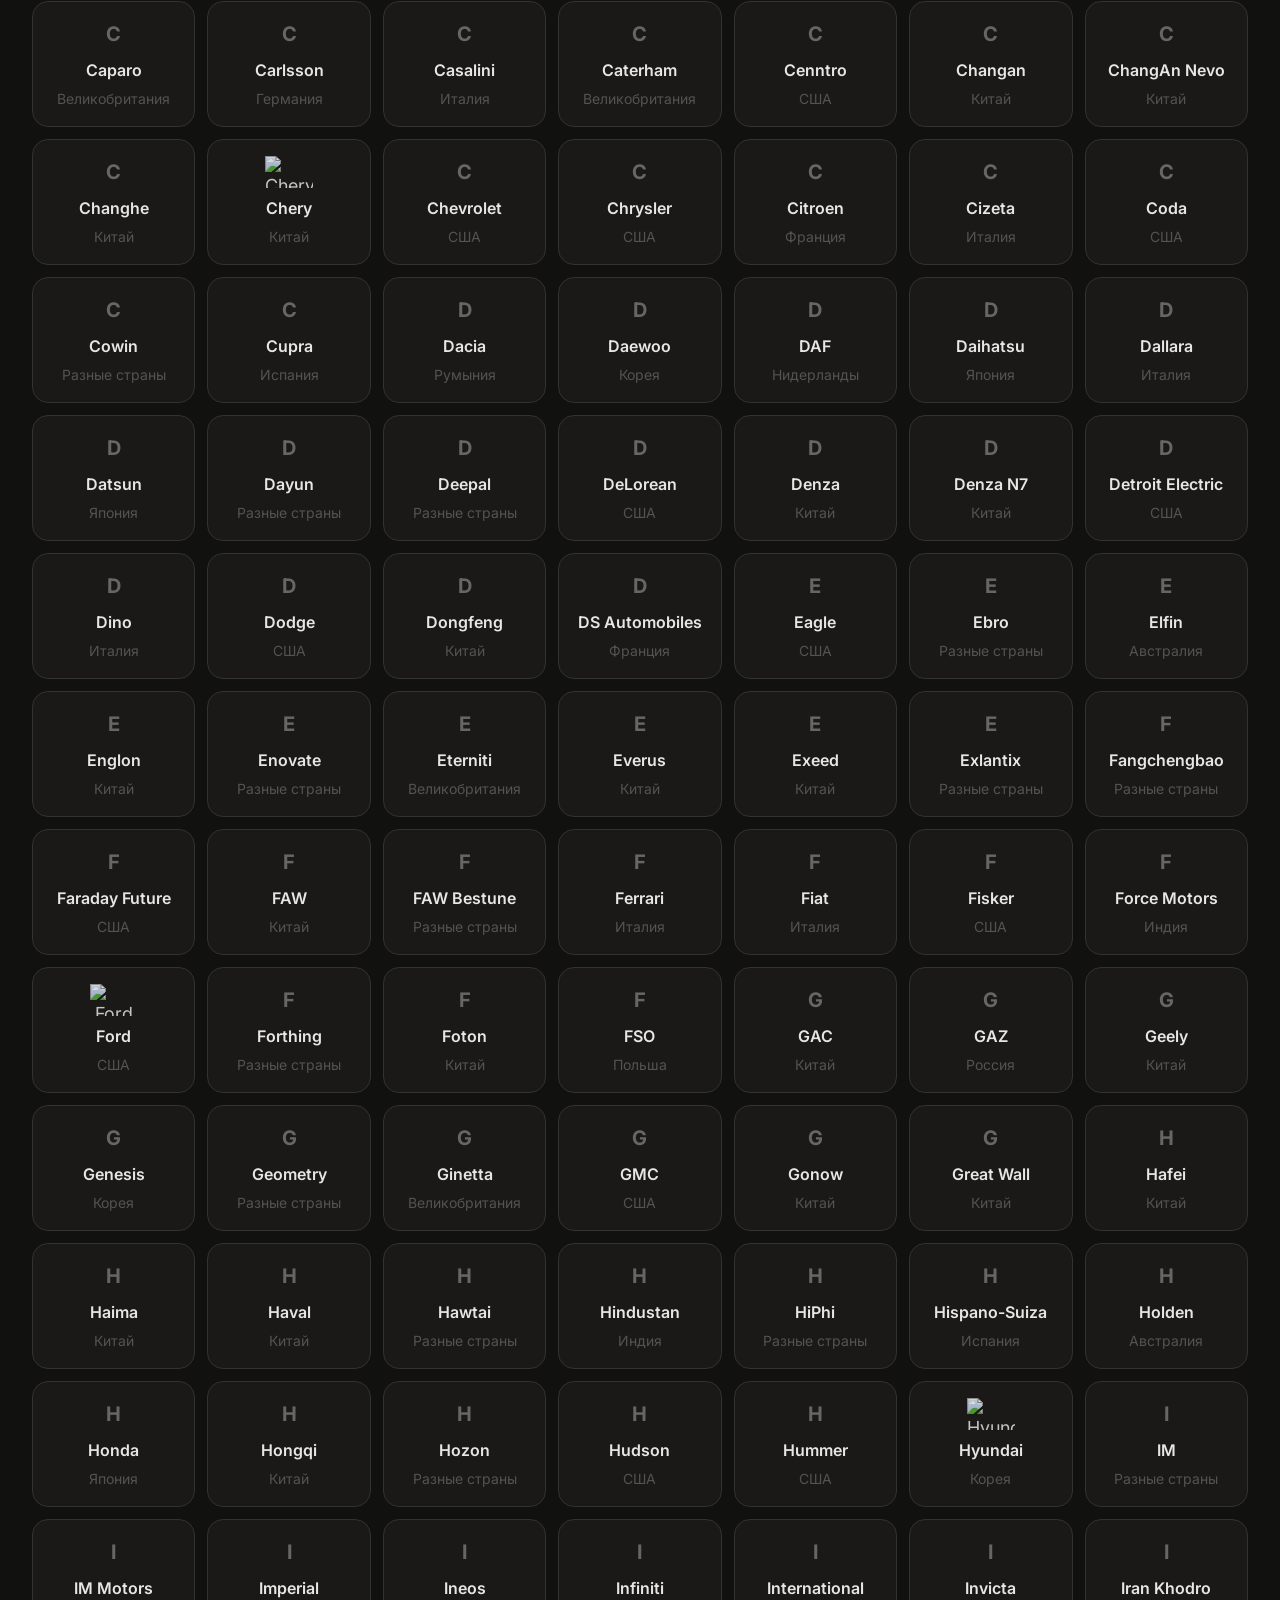
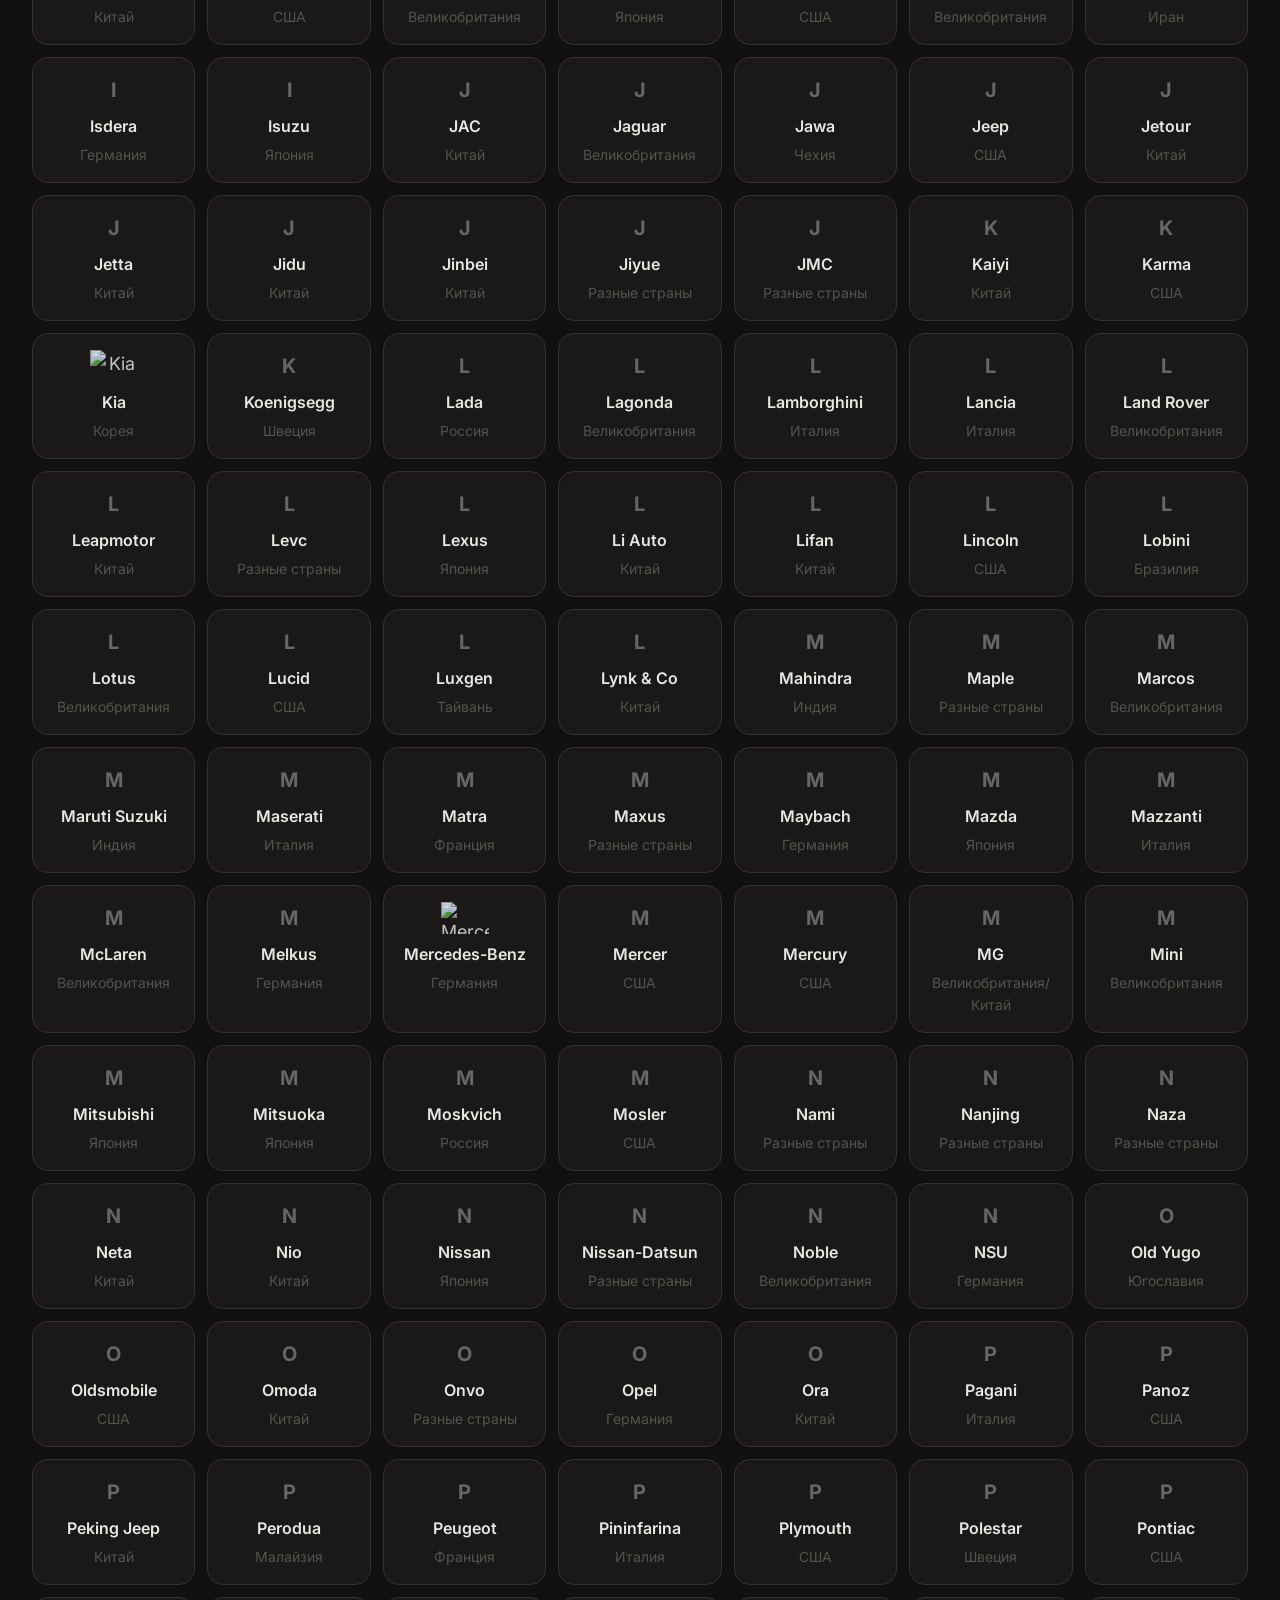
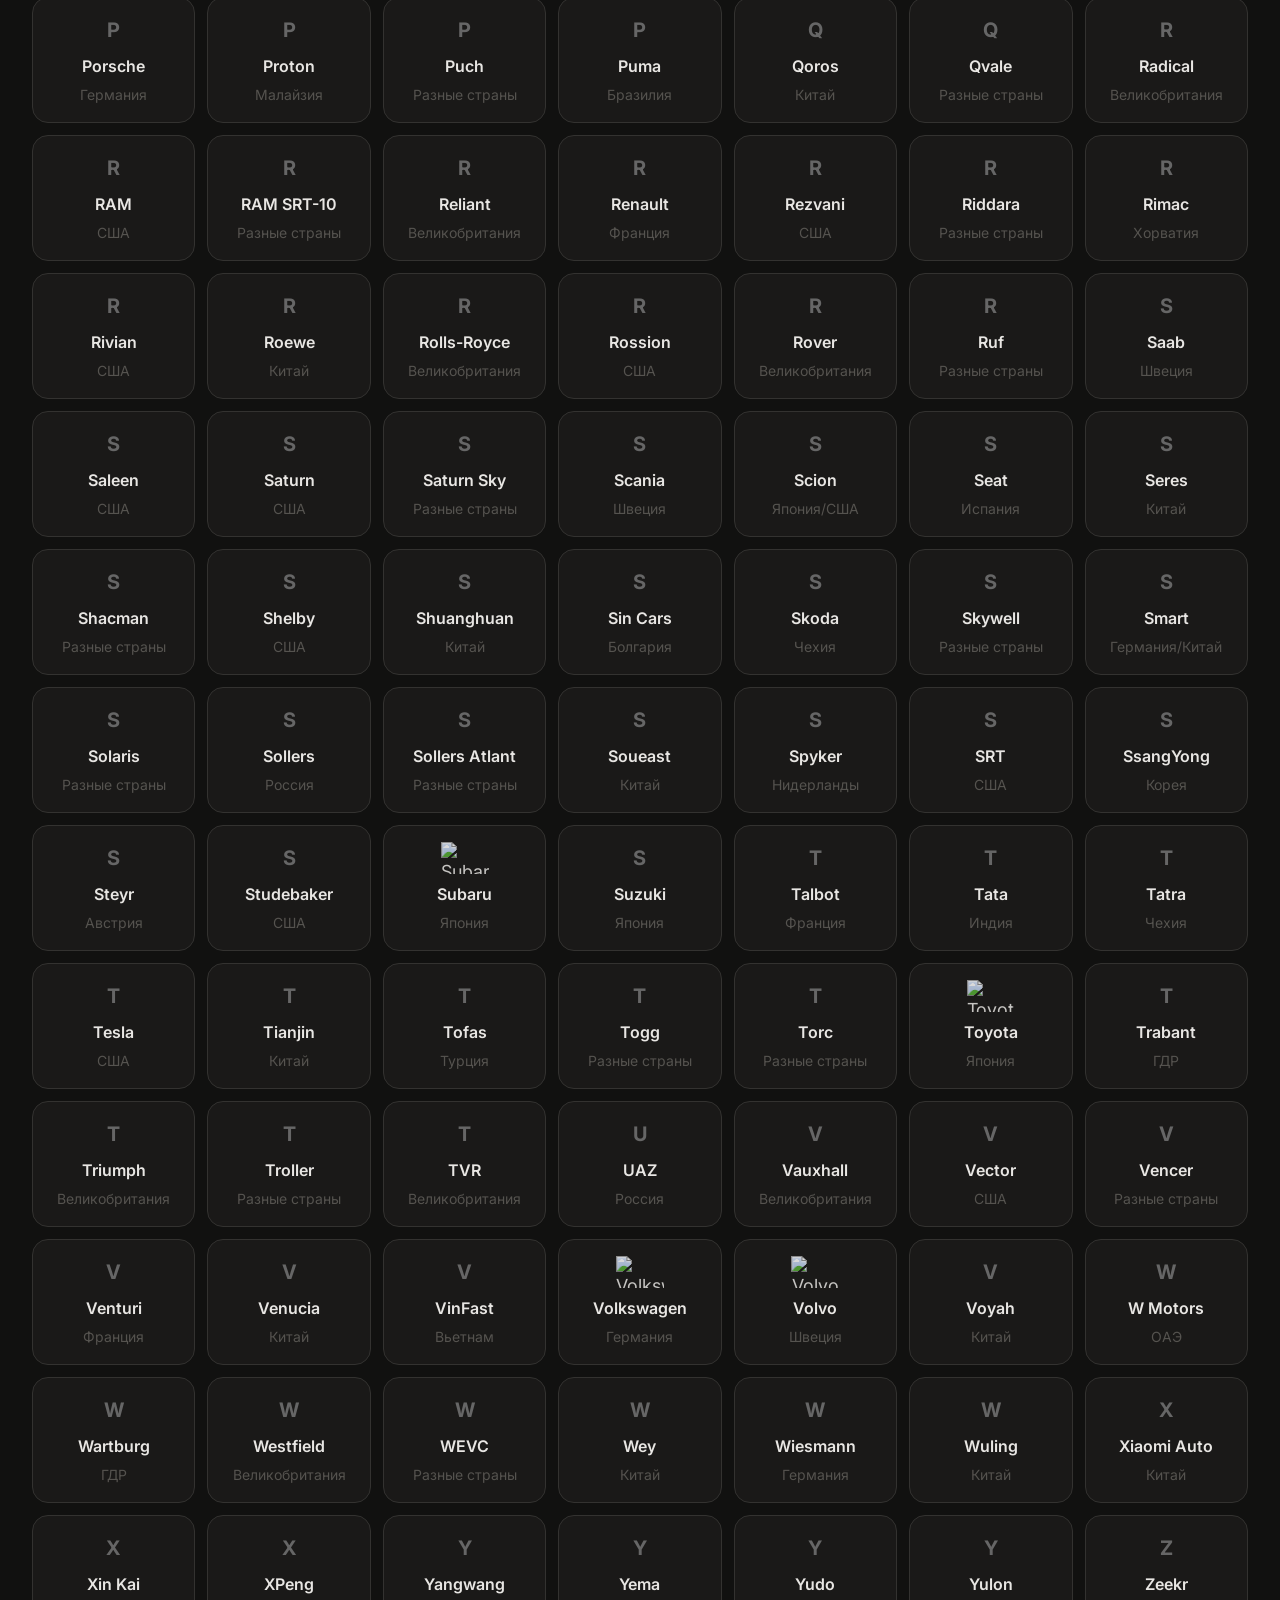
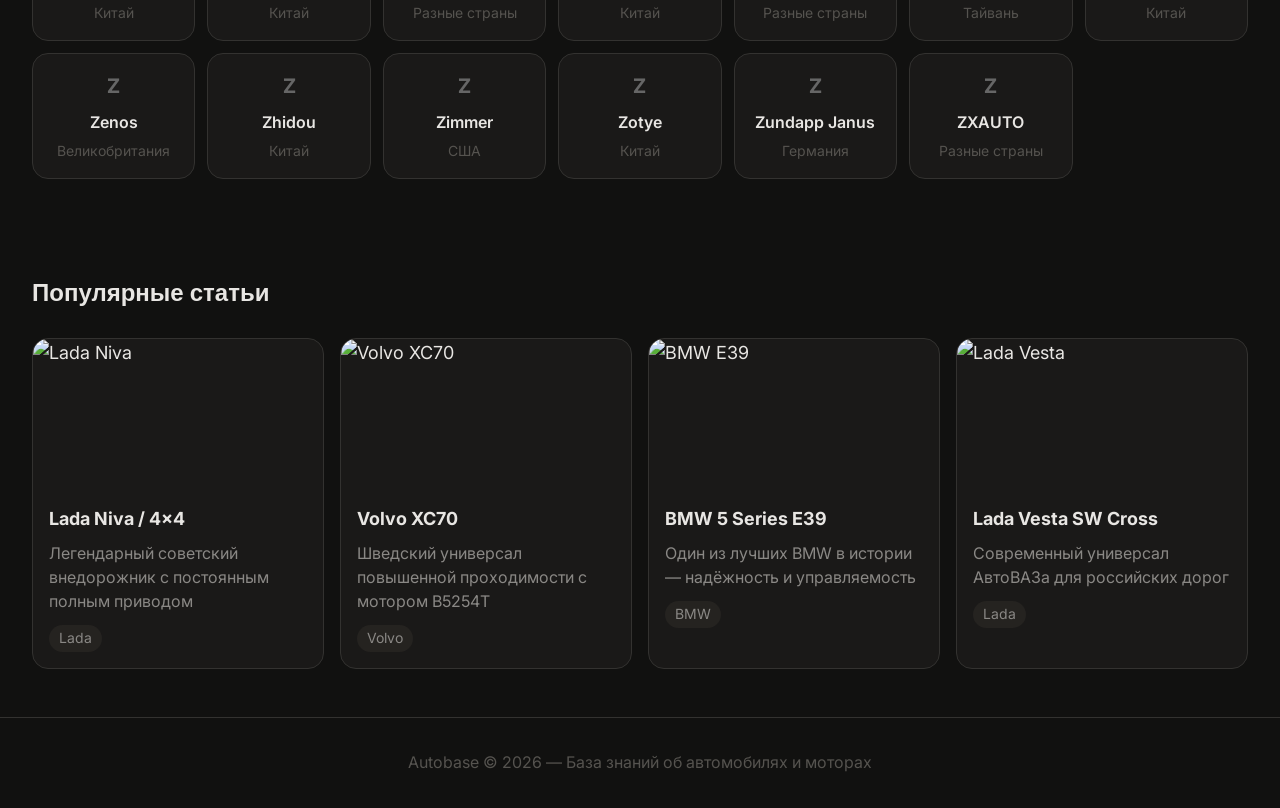
==== commit 840c83f1: "Refactor brand card creation logic in index.html" ====
--- a/index.html
+++ b/index.html
@@ -274,19 +274,20 @@
   .forEach(b => {
   const card = document.createElement(b.page ? 'a' : 'div');
   if (b.page) card.href = b.page;
+      const logoUrl = BRAND_LOGOS && BRAND_LOGOS[b.name] ? BRAND_LOGOS[b.name] : null;
+
+    card.innerHTML = logoUrl
+      ? '<img src="' + logoUrl + '" alt="' + b.name + '" width="48" height="32" loading="lazy">' +
+        '<h3>' + b.name + '</h3>' +
+        '<p>' + b.country + '</p>'
+      : '<div style="height:32px;display:flex;align-items:center;justify-content:center;margin-bottom:8px;font-size:20px;font-weight:700;color:#666;">' +
+          b.name.charAt(0) +
+        '</div>' +
+        '<h3>' + b.name + '</h3>' +
+        '<p>' + b.country + '</p>';
   card.className = 'brand-card';
-  card.innerHTML = b.logo
-  
-const input = document.getElementById('searchInput');
-const dropdown = document.getElementById('dropdown');
-let selectedIdx = -1;
-let filtered = [];
-const logoUrl = BRAND_LOGOS && BRAND_LOGOS[b.name] ? BRAND_LOGOS[b.name] : null;
-card.innerHTML = logoUrl
-  ? '<img src="' + logoUrl + '" alt="' + b.name + '" width="48" height="32" loading="lazy">' +
-    '<h3>' + b.name + '</h3>' +
-    '<p>' + b.country + '</p>'
-  : '<div style="height:32px;display:flex;align-items:center;justify-content:center;margin-bottom:8px;font-size:20px;font-weight:700;color:#666;">' +
+  grid.appendChild(card);
+});
       b.name.charAt(0) +
     '</div>' +
     '<h3>' + b.name + '</h3>' +
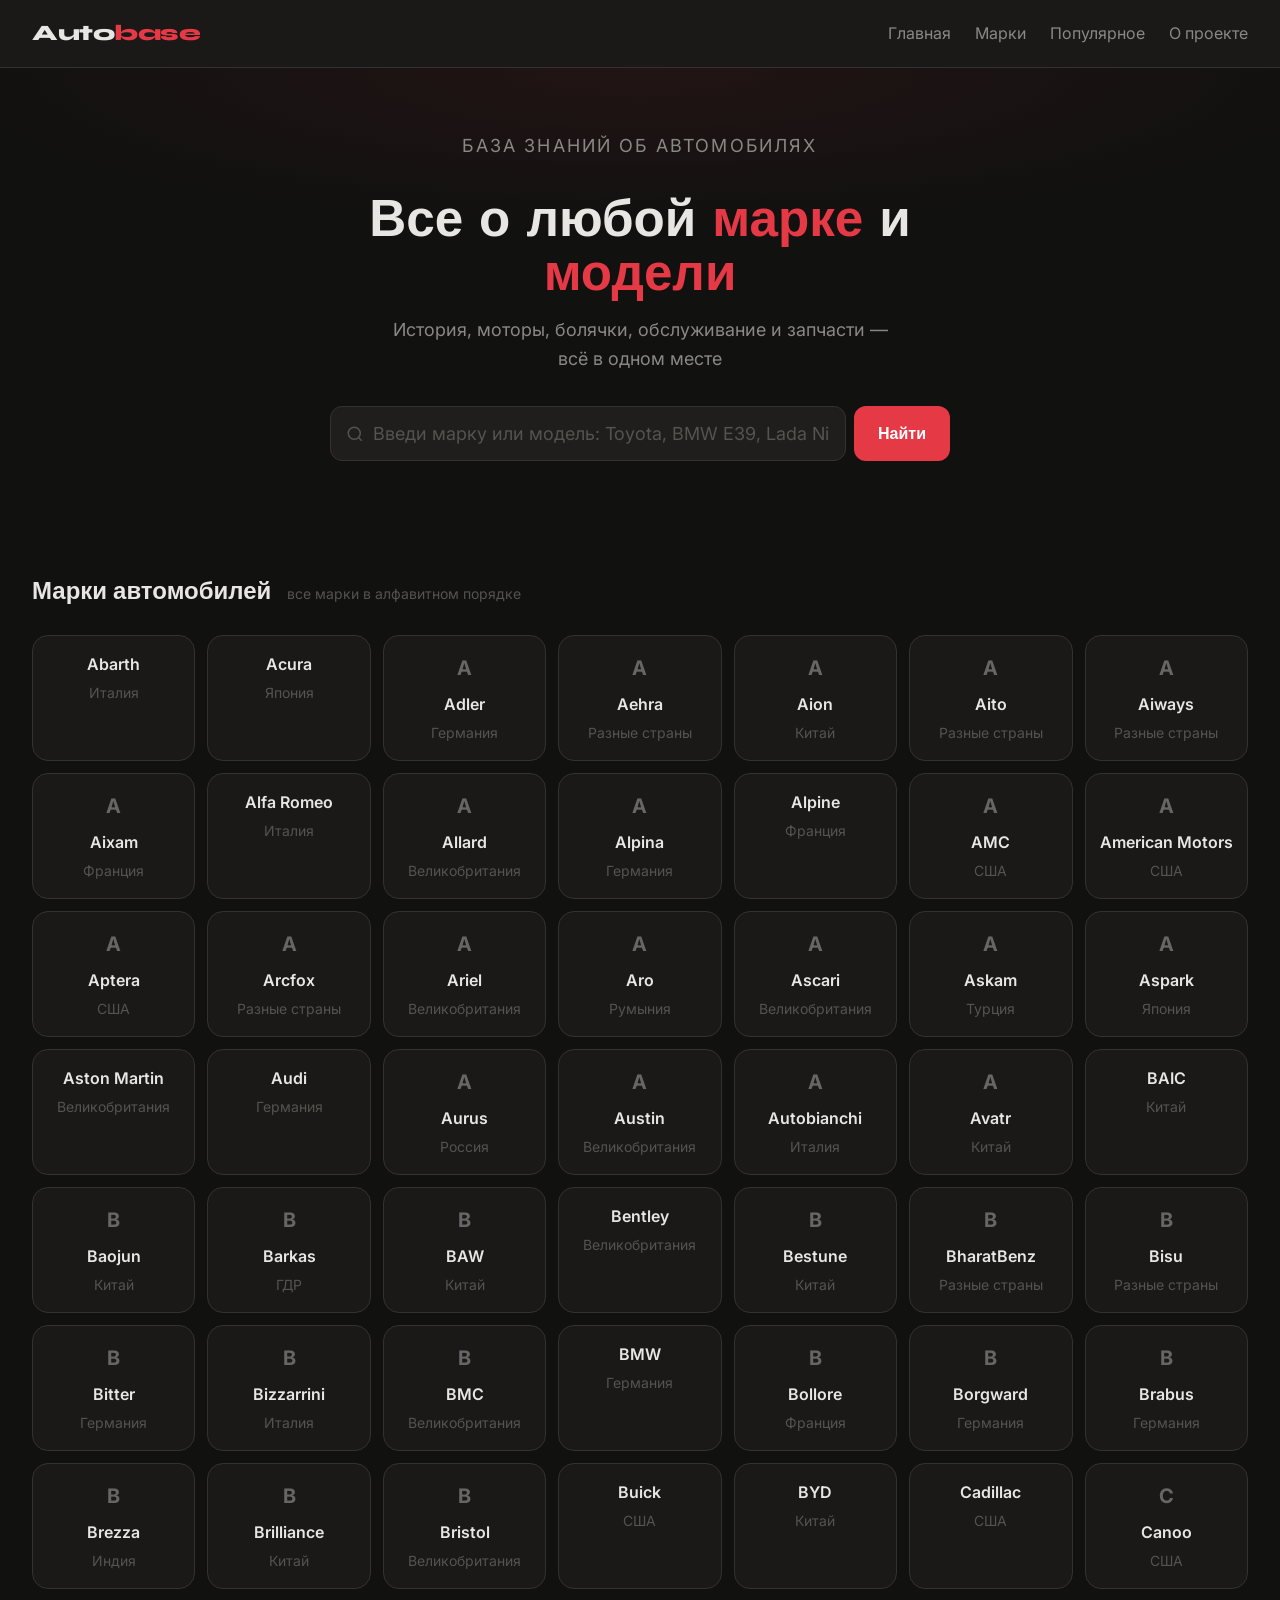
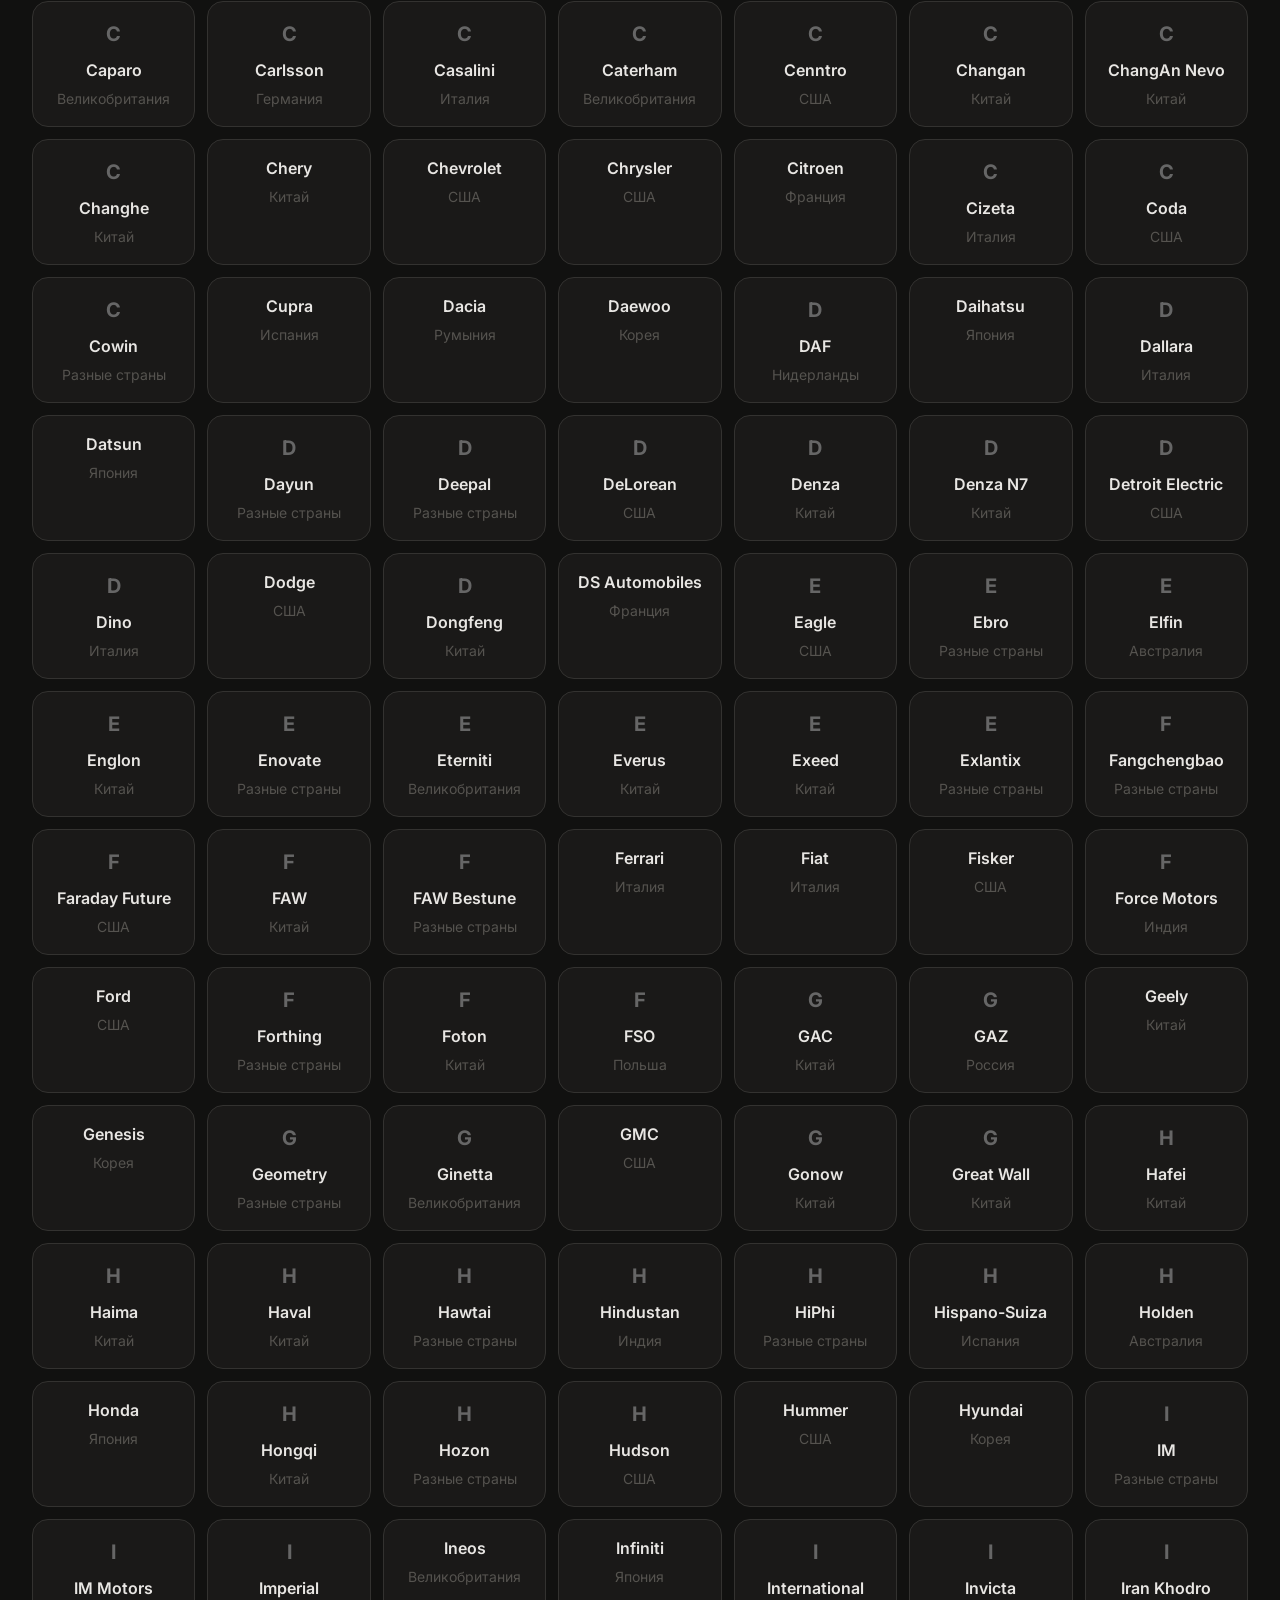
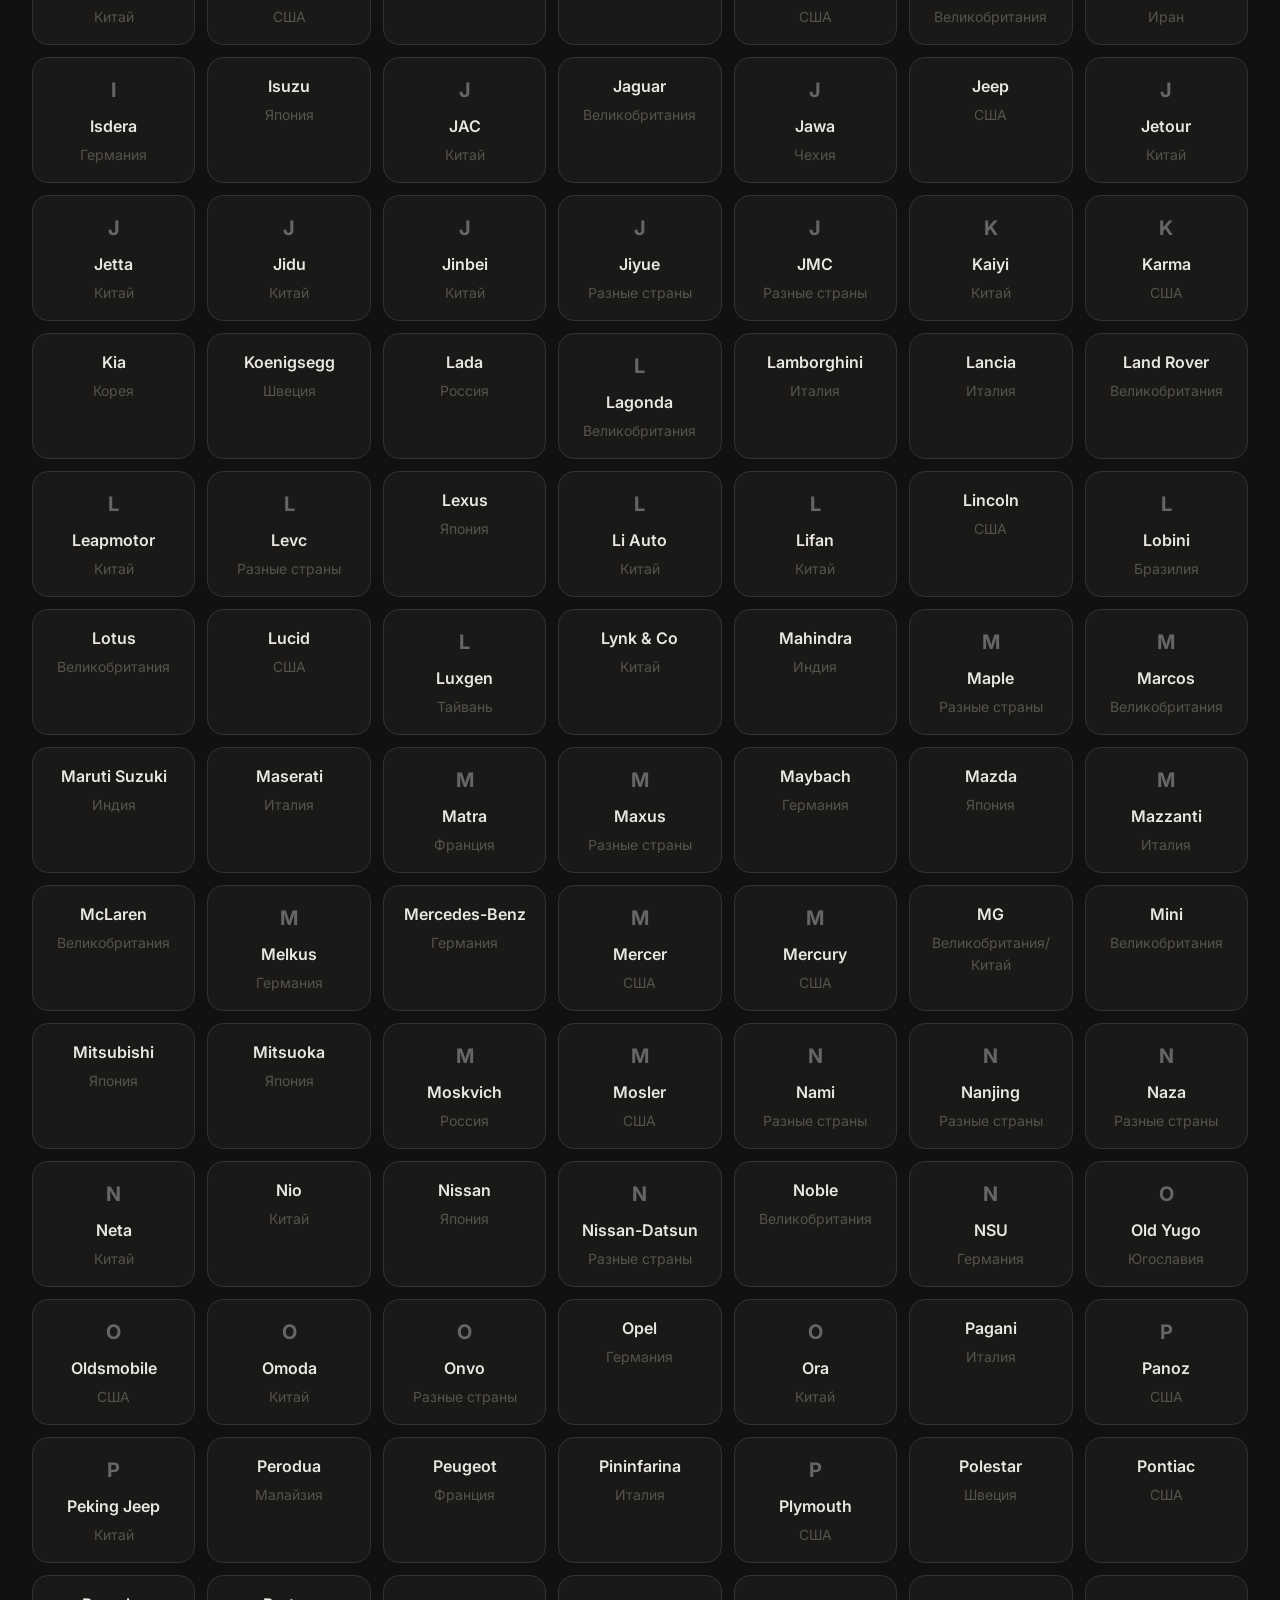
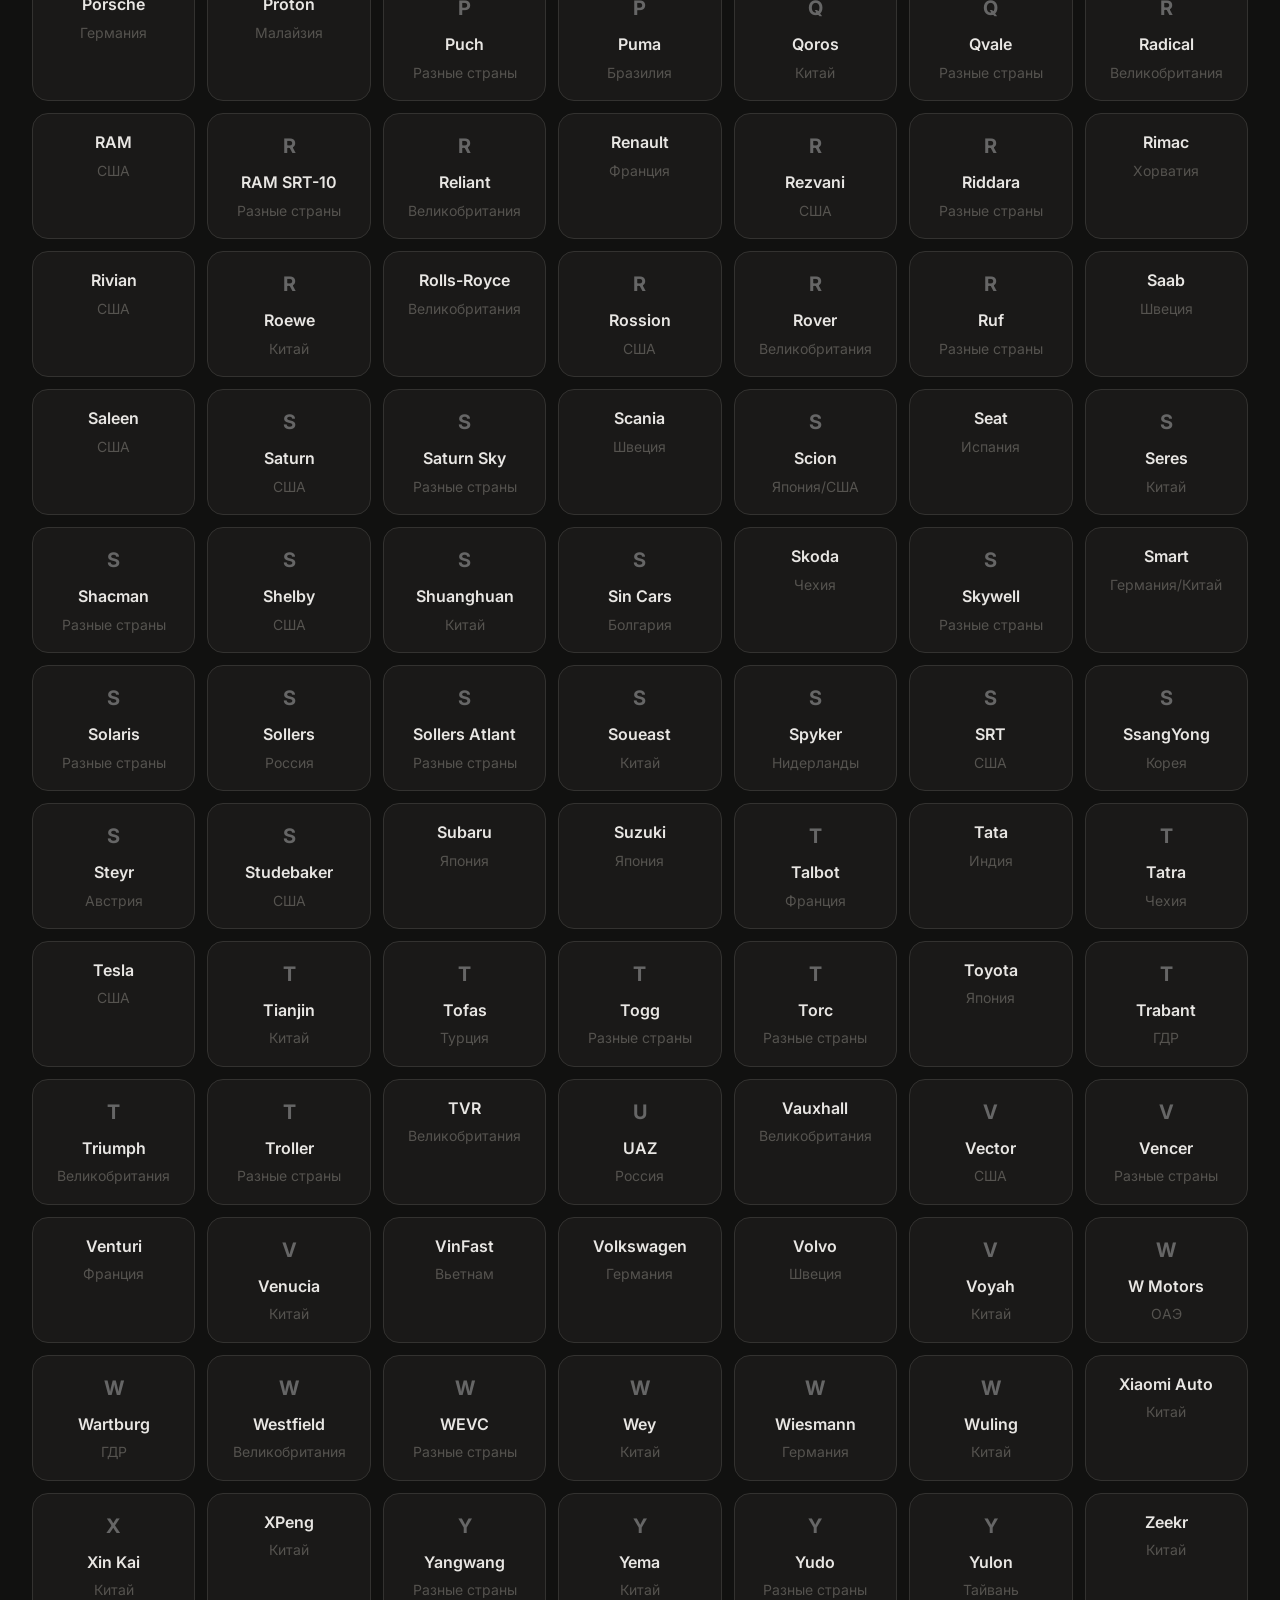
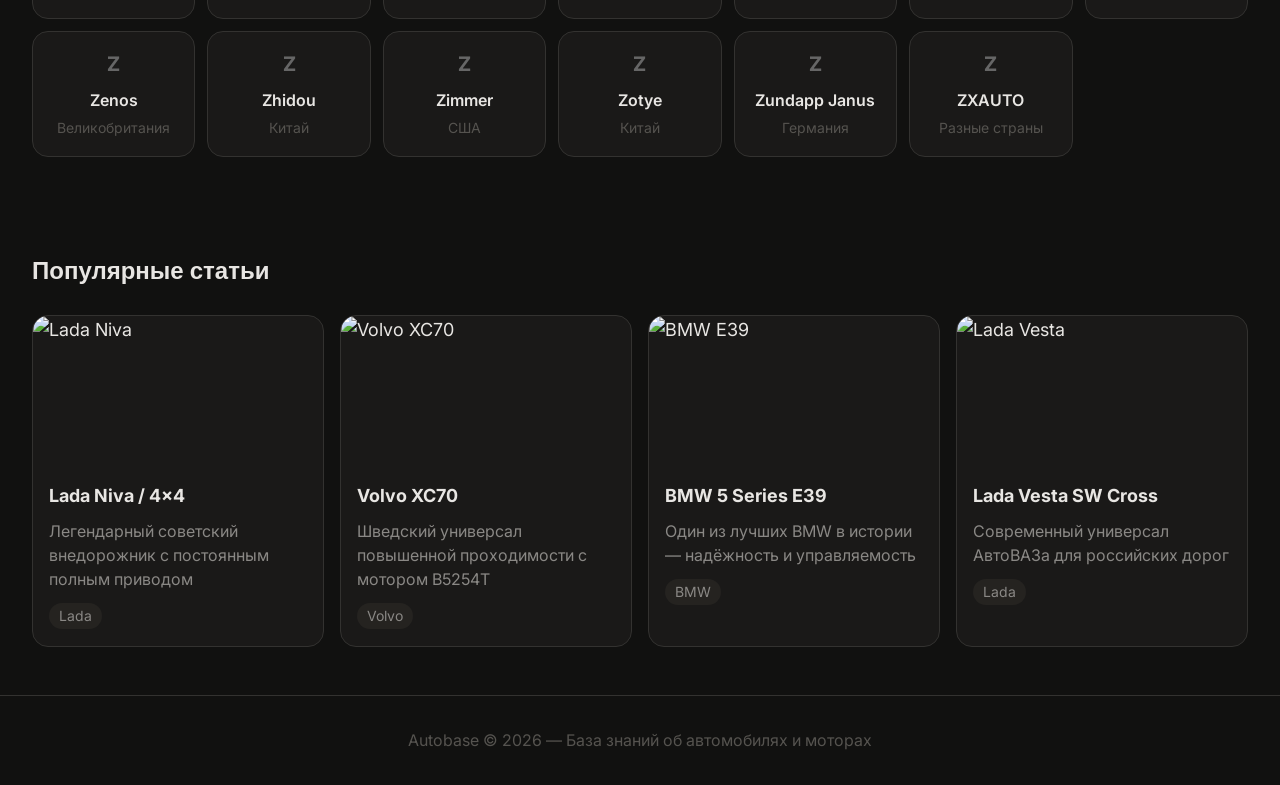
==== commit 993c602e: "Clean up CSS comments in index.html Removed commented sections from CSS for clarity." ====
--- a/index.html
+++ b/index.html
@@ -47,7 +47,6 @@
     a { color: inherit; text-decoration: none; }
     img { display: block; max-width: 100%; height: auto; }
 
-    /* HEADER */
     header {
       display: flex; align-items: center; justify-content: space-between;
       padding: var(--space-4) var(--space-8);
@@ -61,7 +60,6 @@
     nav a { font-size: var(--text-sm); color: var(--color-text-muted); transition: color var(--transition-interactive); }
     nav a:hover { color: var(--color-text); }
 
-    /* HERO */
     .hero {
       display: flex; flex-direction: column; align-items: center;
       justify-content: center; padding: clamp(var(--space-12), 8vw, var(--space-16)) var(--space-4);
@@ -73,7 +71,6 @@
     .hero h1 em { font-style: normal; color: var(--color-primary); }
     .hero p { font-size: var(--text-base); color: var(--color-text-muted); margin-bottom: var(--space-8); max-width: 520px; }
 
-    /* SEARCH BLOCK */
     .search-wrap { position: relative; width: 100%; max-width: 620px; }
     .search-row { display: flex; gap: var(--space-2); }
     .search-input-wrap { position: relative; flex: 1; }
@@ -98,7 +95,6 @@
     .search-btn:hover { background: var(--color-primary-hover); }
     .search-btn:active { transform: scale(0.97); }
 
-    /* DROPDOWN */
     #dropdown {
       position: absolute; top: calc(100% + var(--space-2)); left: 0; right: 0;
       background: var(--color-surface-2);
@@ -130,7 +126,6 @@
     .dropdown-item small { font-size: var(--text-xs); color: var(--color-text-faint); margin-left: auto; }
     .dropdown-no-results { padding: var(--space-4); text-align: center; color: var(--color-text-muted); font-size: var(--text-sm); }
 
-    /* BRANDS SECTION */
     .section { padding: clamp(var(--space-8), 5vw, var(--space-12)) clamp(var(--space-4), 5vw, var(--space-8)); }
     .section-header { display: flex; align-items: baseline; gap: var(--space-4); margin-bottom: var(--space-6); }
     .section-title { font-family: var(--font-display); font-size: var(--text-lg); font-weight: 700; color: var(--color-text); }
@@ -149,7 +144,6 @@
     .brand-card h3 { font-size: var(--text-sm); font-weight: 600; color: var(--color-text); }
     .brand-card p { font-size: var(--text-xs); color: var(--color-text-faint); margin-top: var(--space-1); }
 
-    /* POPULAR ARTICLES */
     .articles-grid { display: grid; grid-template-columns: repeat(auto-fill, minmax(260px, 1fr)); gap: var(--space-4); }
     .article-card {
       background: var(--color-surface);
@@ -167,7 +161,6 @@
 
     footer { padding: var(--space-8); border-top: 1px solid var(--color-border); text-align: center; color: var(--color-text-faint); font-size: var(--text-sm); }
 
-    /* SCROLLBAR */
     #dropdown::-webkit-scrollbar { width: 6px; }
     #dropdown::-webkit-scrollbar-track { background: transparent; }
     #dropdown::-webkit-scrollbar-thumb { background: var(--color-border); border-radius: var(--radius-full); }
@@ -261,61 +254,81 @@
 <footer>
   <p>Autobase &copy; 2026 — База знаний об автомобилях и моторах</p>
 </footer>
+
 <script src="brands.js"></script>
 <script src="brand-logos.js"></script>
 <script>
-// Все марки с логотипами (Simple Icons CDN) и странами
-// Показ марок в сетке (первые 12 известных с логотипами)
-const FEATURED = ["Lada (ВАЗ)","BMW","Mercedes-Benz","Audi","Volkswagen","Toyota","Volvo","Hyundai","Kia","Chery","Ford","Subaru"];
 const grid = document.getElementById('brandsGrid');
+const input = document.getElementById('searchInput');
+const dropdown = document.getElementById('dropdown');
+let selectedIdx = -1;
+let filtered = [];
+
+function getBrandLogo(brand) {
+  if (typeof BRAND_LOGOS !== 'undefined' && BRAND_LOGOS[brand.name]) {
+    return BRAND_LOGOS[brand.name];
+  }
+  if (brand.logo) {
+    return brand.logo.includes('/ffffff') ? brand.logo : brand.logo + '/ffffff';
+  }
+  return null;
+}
+
 ALL_BRANDS
   .slice()
   .sort((a, b) => a.name.localeCompare(b.name, 'ru'))
   .forEach(b => {
-  const card = document.createElement(b.page ? 'a' : 'div');
-  if (b.page) card.href = b.page;
-      const logoUrl = BRAND_LOGOS && BRAND_LOGOS[b.name] ? BRAND_LOGOS[b.name] : null;
+    const card = document.createElement(b.page ? 'a' : 'div');
+    if (b.page) card.href = b.page;
+
+    const logoUrl = getBrandLogo(b);
 
     card.innerHTML = logoUrl
-      ? '<img src="' + logoUrl + '" alt="' + b.name + '" width="48" height="32" loading="lazy">' +
+      ? '<img src="' + logoUrl + '" alt="' + b.name + '" width="48" height="32" loading="lazy" onerror="this.style.display=\'none\'; this.previousElementSibling.style.display=\'flex\';">' +
+        '<div class="brand-fallback" style="display:none;height:32px;align-items:center;justify-content:center;margin-bottom:8px;font-size:20px;font-weight:700;color:#666;">' + b.name.charAt(0) + '</div>' +
         '<h3>' + b.name + '</h3>' +
         '<p>' + b.country + '</p>'
-      : '<div style="height:32px;display:flex;align-items:center;justify-content:center;margin-bottom:8px;font-size:20px;font-weight:700;color:#666;">' +
+      : '<div class="brand-fallback" style="height:32px;display:flex;align-items:center;justify-content:center;margin-bottom:8px;font-size:20px;font-weight:700;color:#666;">' +
           b.name.charAt(0) +
         '</div>' +
         '<h3>' + b.name + '</h3>' +
         '<p>' + b.country + '</p>';
-  card.className = 'brand-card';
-  grid.appendChild(card);
-});
-      b.name.charAt(0) +
-    '</div>' +
-    '<h3>' + b.name + '</h3>' +
-    '<p>' + b.country + '</p>';
+
+    card.className = 'brand-card';
+    grid.appendChild(card);
+  });
+
 function buildDropdown(query) {
   query = query.trim().toLowerCase();
   dropdown.innerHTML = '';
   selectedIdx = -1;
 
   if (!query) {
-    // Показываем все группированные по региону
     const regions = {};
     ALL_BRANDS.forEach(b => {
       if (!regions[b.region]) regions[b.region] = [];
       regions[b.region].push(b);
     });
+
     filtered = ALL_BRANDS;
+
     Object.entries(regions).forEach(([region, brands]) => {
       const lbl = document.createElement('div');
       lbl.className = 'dropdown-group-label';
       lbl.textContent = region;
       dropdown.appendChild(lbl);
-      brands.forEach((b, i) => addItem(b));
+
+      brands
+        .slice()
+        .sort((a, b) => a.name.localeCompare(b.name, 'ru'))
+        .forEach(b => addItem(b));
     });
   } else {
     filtered = ALL_BRANDS.filter(b =>
-      b.name.toLowerCase().includes(query) || b.country.toLowerCase().includes(query)
+      b.name.toLowerCase().includes(query) ||
+      b.country.toLowerCase().includes(query)
     );
+
     if (filtered.length === 0) {
       dropdown.innerHTML = '<div class="dropdown-no-results">Марка не найдена — страница появится позже</div>';
     } else {
@@ -329,16 +342,25 @@
 function addItem(b) {
   const item = document.createElement('div');
   item.className = 'dropdown-item';
-  const imgHtml = b.logo
-    ? '<img src="' + b.logo + '/ffffff" alt="' + b.name + '" width="28" height="20" loading="lazy">'
+
+  const logoUrl = getBrandLogo(b);
+
+  const imgHtml = logoUrl
+    ? '<img src="' + logoUrl + '" alt="' + b.name + '" width="28" height="20" loading="lazy" onerror="this.outerHTML=\'<div style=&quot;width:28px;height:20px;display:flex;align-items:center;justify-content:center;font-size:13px;font-weight:700;color:var(--color-text-faint);&quot;>' + b.name[0] + '</div>\'">'
     : '<div style="width:28px;height:20px;display:flex;align-items:center;justify-content:center;font-size:13px;font-weight:700;color:var(--color-text-faint);">' + b.name[0] + '</div>';
+
   item.innerHTML = imgHtml + '<span>' + b.name + '</span><small>' + b.country + '</small>';
+
   item.addEventListener('click', () => {
     input.value = b.name;
     closeDropdown();
-    if (b.page) window.location.href = b.page;
-    else alert('Раздел «' + b.name + '» в разработке. Скоро появится!');
+    if (b.page) {
+      window.location.href = b.page;
+    } else {
+      alert('Раздел «' + b.name + '» в разработке. Скоро появится!');
+    }
   });
+
   dropdown.appendChild(item);
 }
 
@@ -352,6 +374,7 @@
 
 input.addEventListener('keydown', e => {
   const items = dropdown.querySelectorAll('.dropdown-item');
+
   if (e.key === 'ArrowDown') {
     e.preventDefault();
     selectedIdx = Math.min(selectedIdx + 1, items.length - 1);
@@ -378,12 +401,19 @@
 
 function doSearch() {
   const q = input.value.trim().toLowerCase();
-  const brand = ALL_BRANDS.find(b => b.name.toLowerCase().includes(q) || q.includes(b.name.toLowerCase()));
+
+  const brand = ALL_BRANDS.find(b =>
+    b.name.toLowerCase().includes(q) || q.includes(b.name.toLowerCase())
+  );
+
   if (brand && brand.page) {
     window.location.href = brand.page;
   } else if (brand) {
     alert('Раздел «' + brand.name + '» скоро появится в базе!');
-  } else if (q.includes('lada') || q.includes('ваз') || q.includes('niva') || q.includes('нива') || q.includes('vesta') || q.includes('веста')) {
+  } else if (
+    q.includes('lada') || q.includes('ваз') || q.includes('niva') ||
+    q.includes('нива') || q.includes('vesta') || q.includes('веста')
+  ) {
     window.location.href = 'lada.html';
   } else if (q) {
     alert('Статья по запросу "' + input.value + '" скоро появится в базе!');
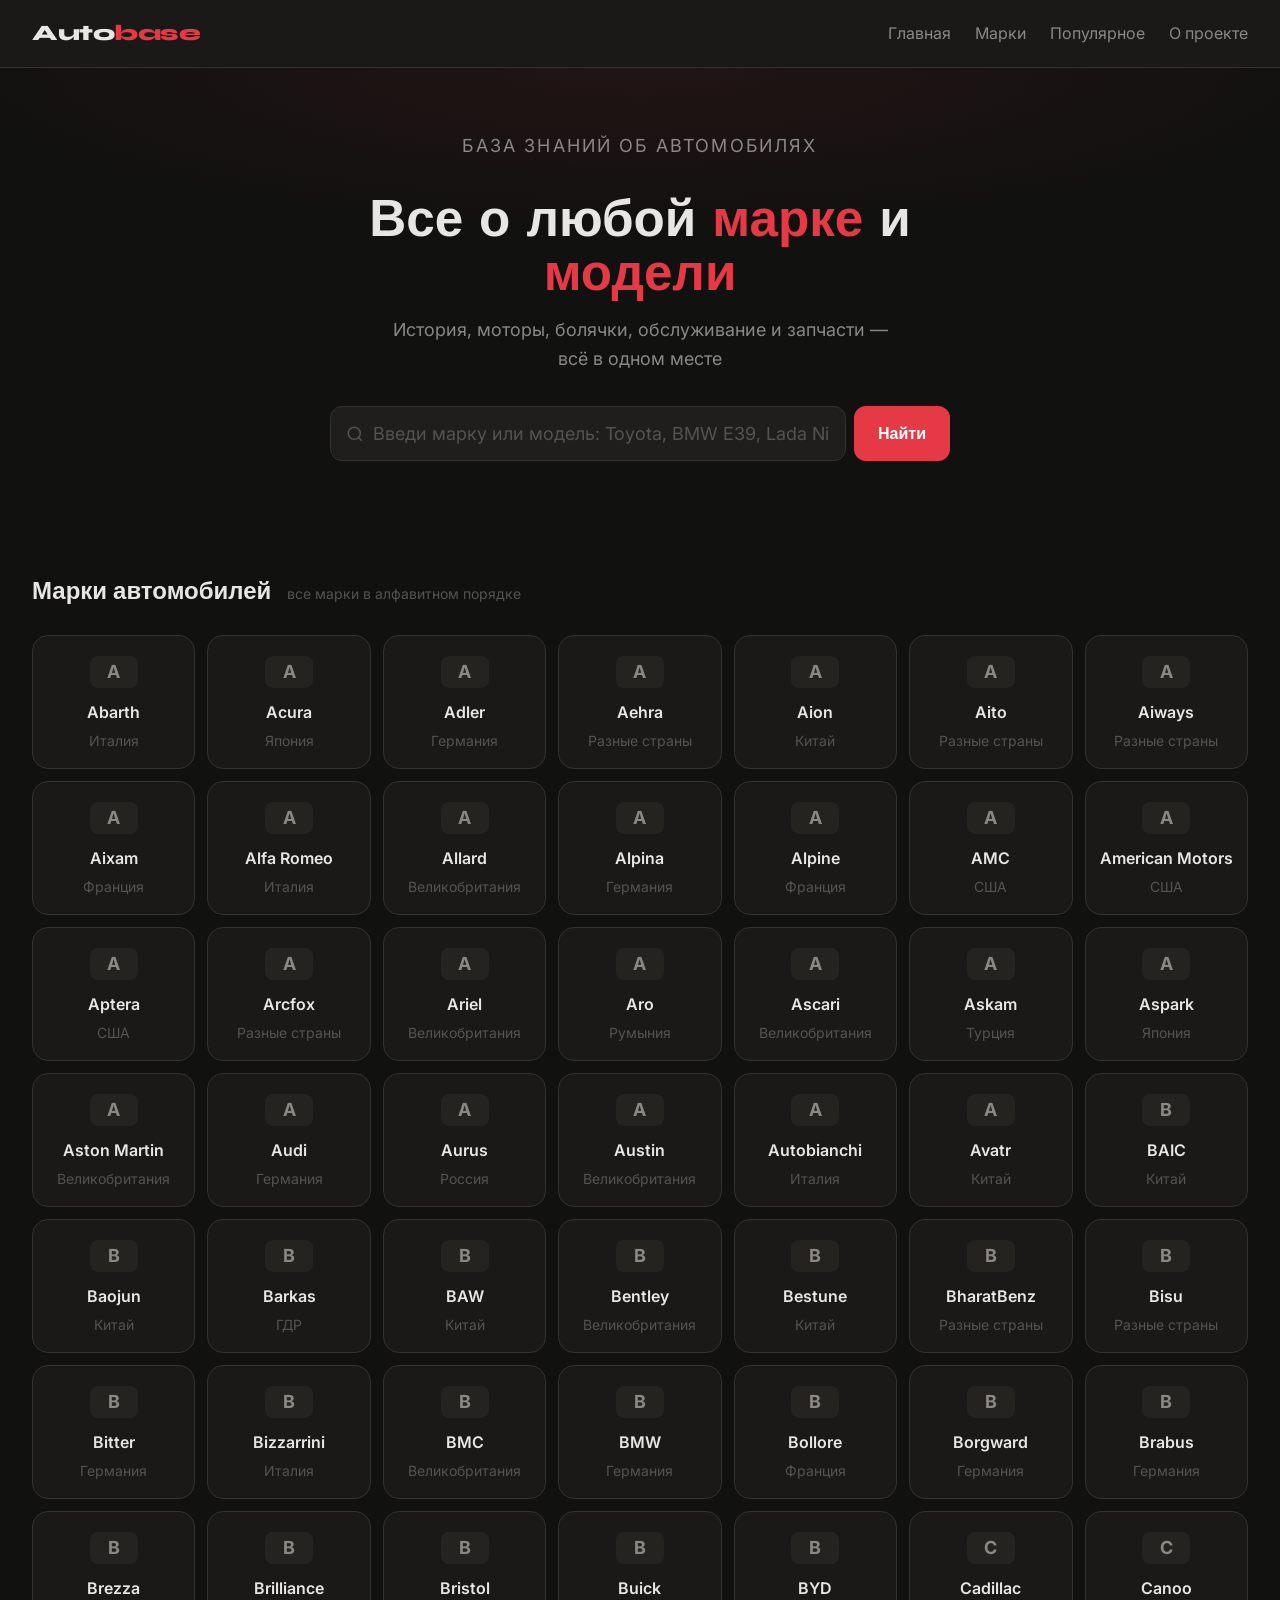
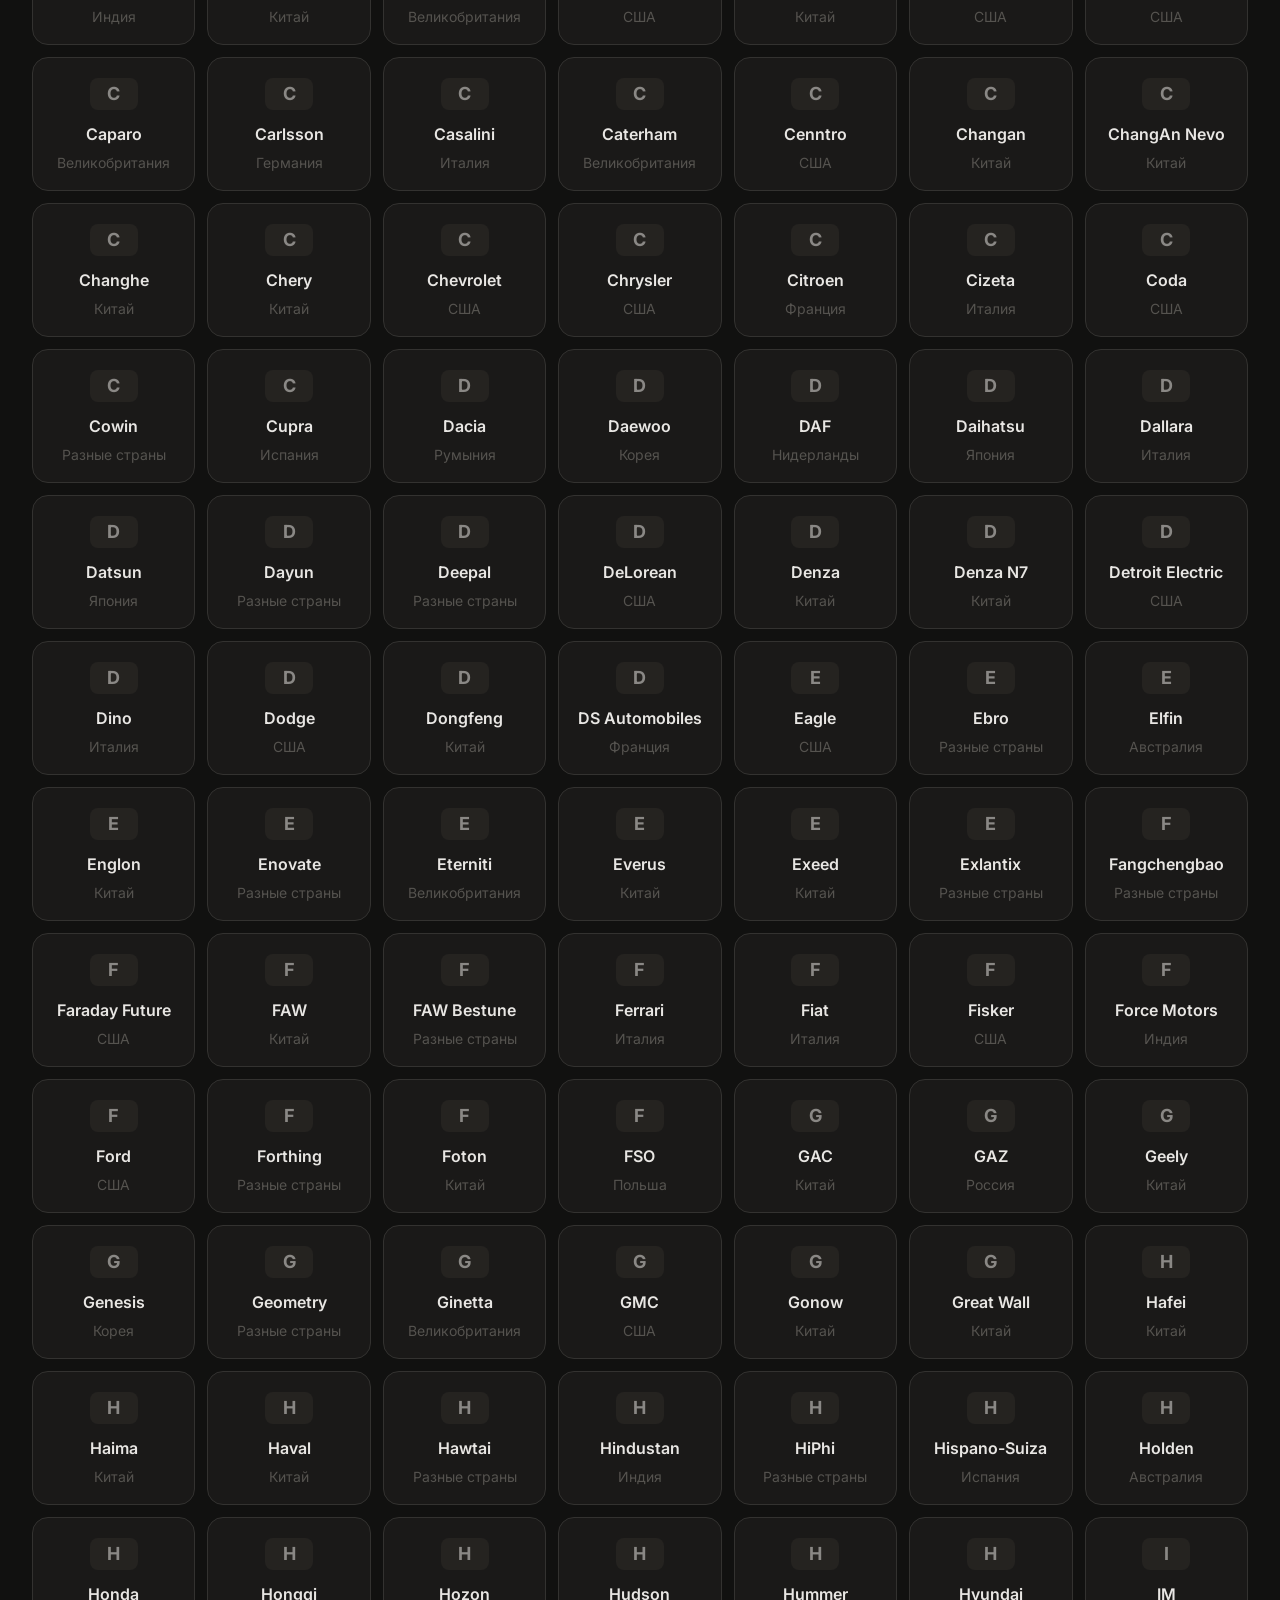
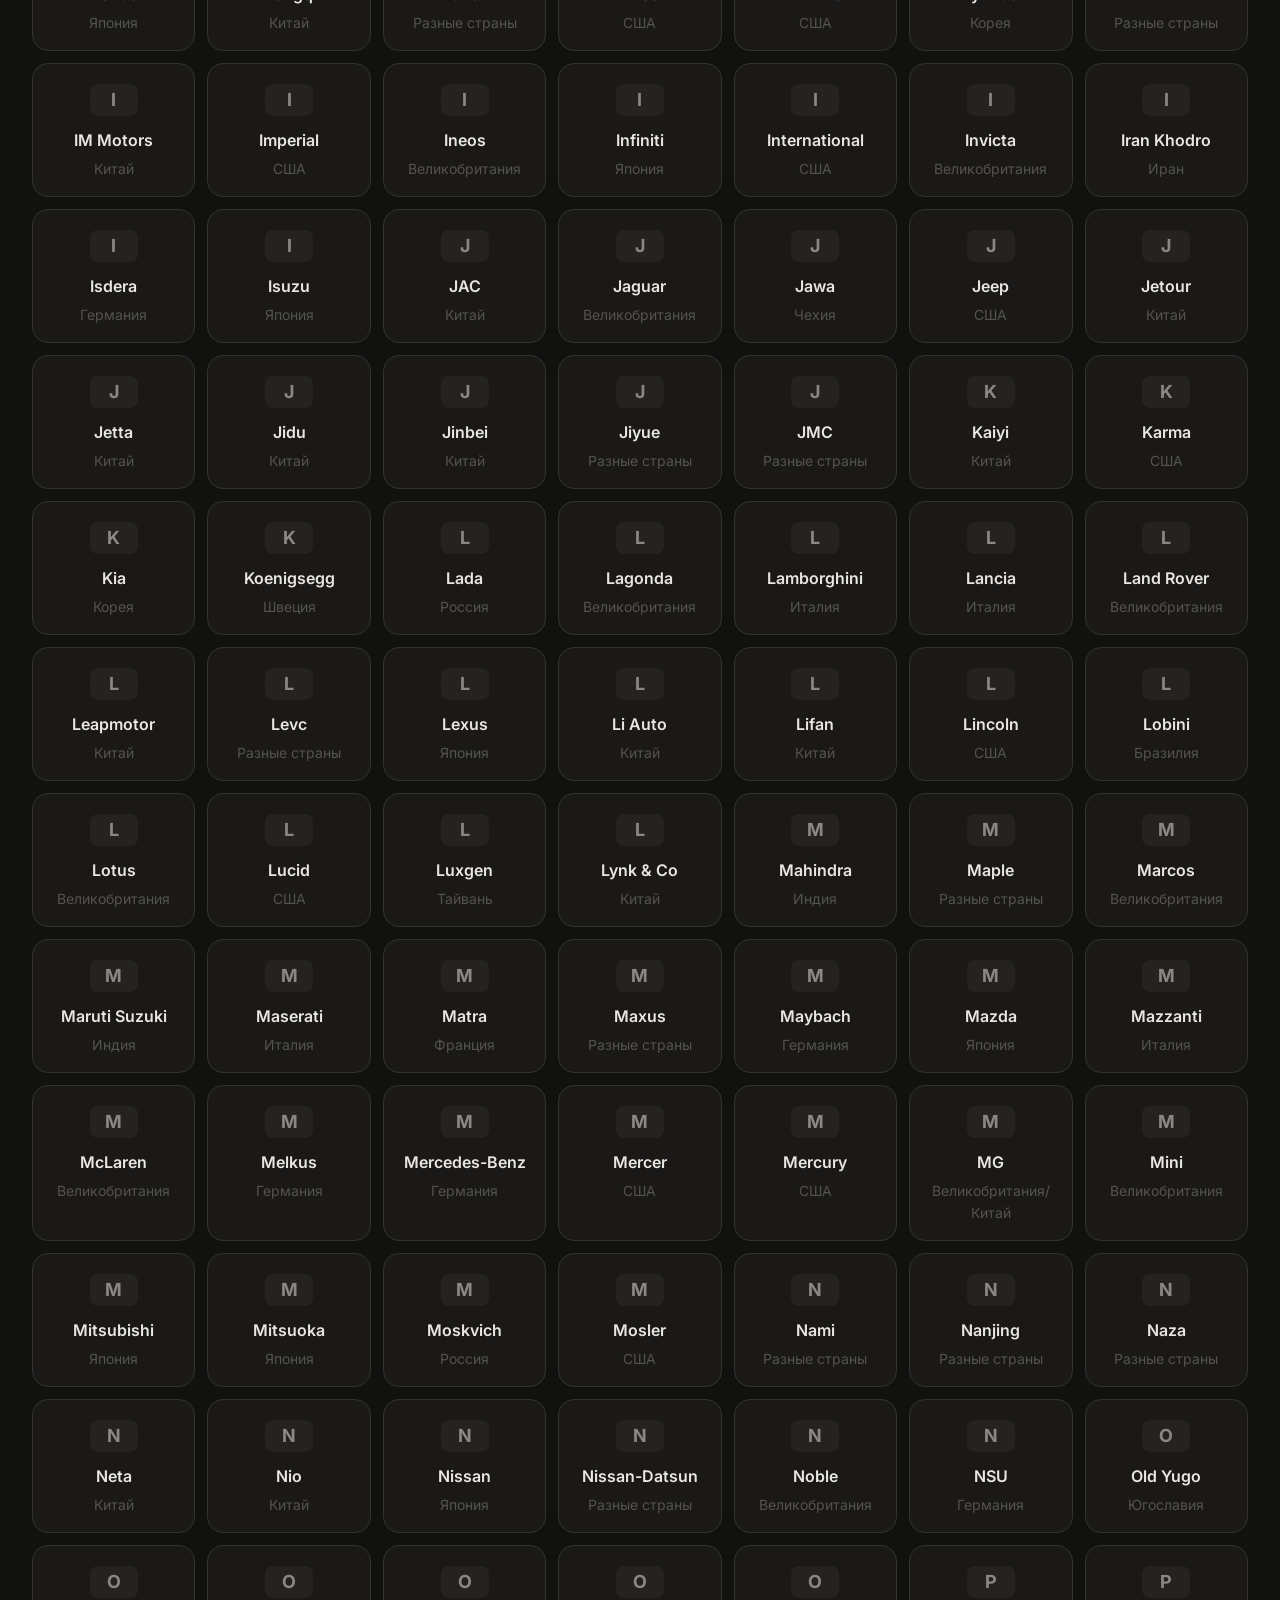
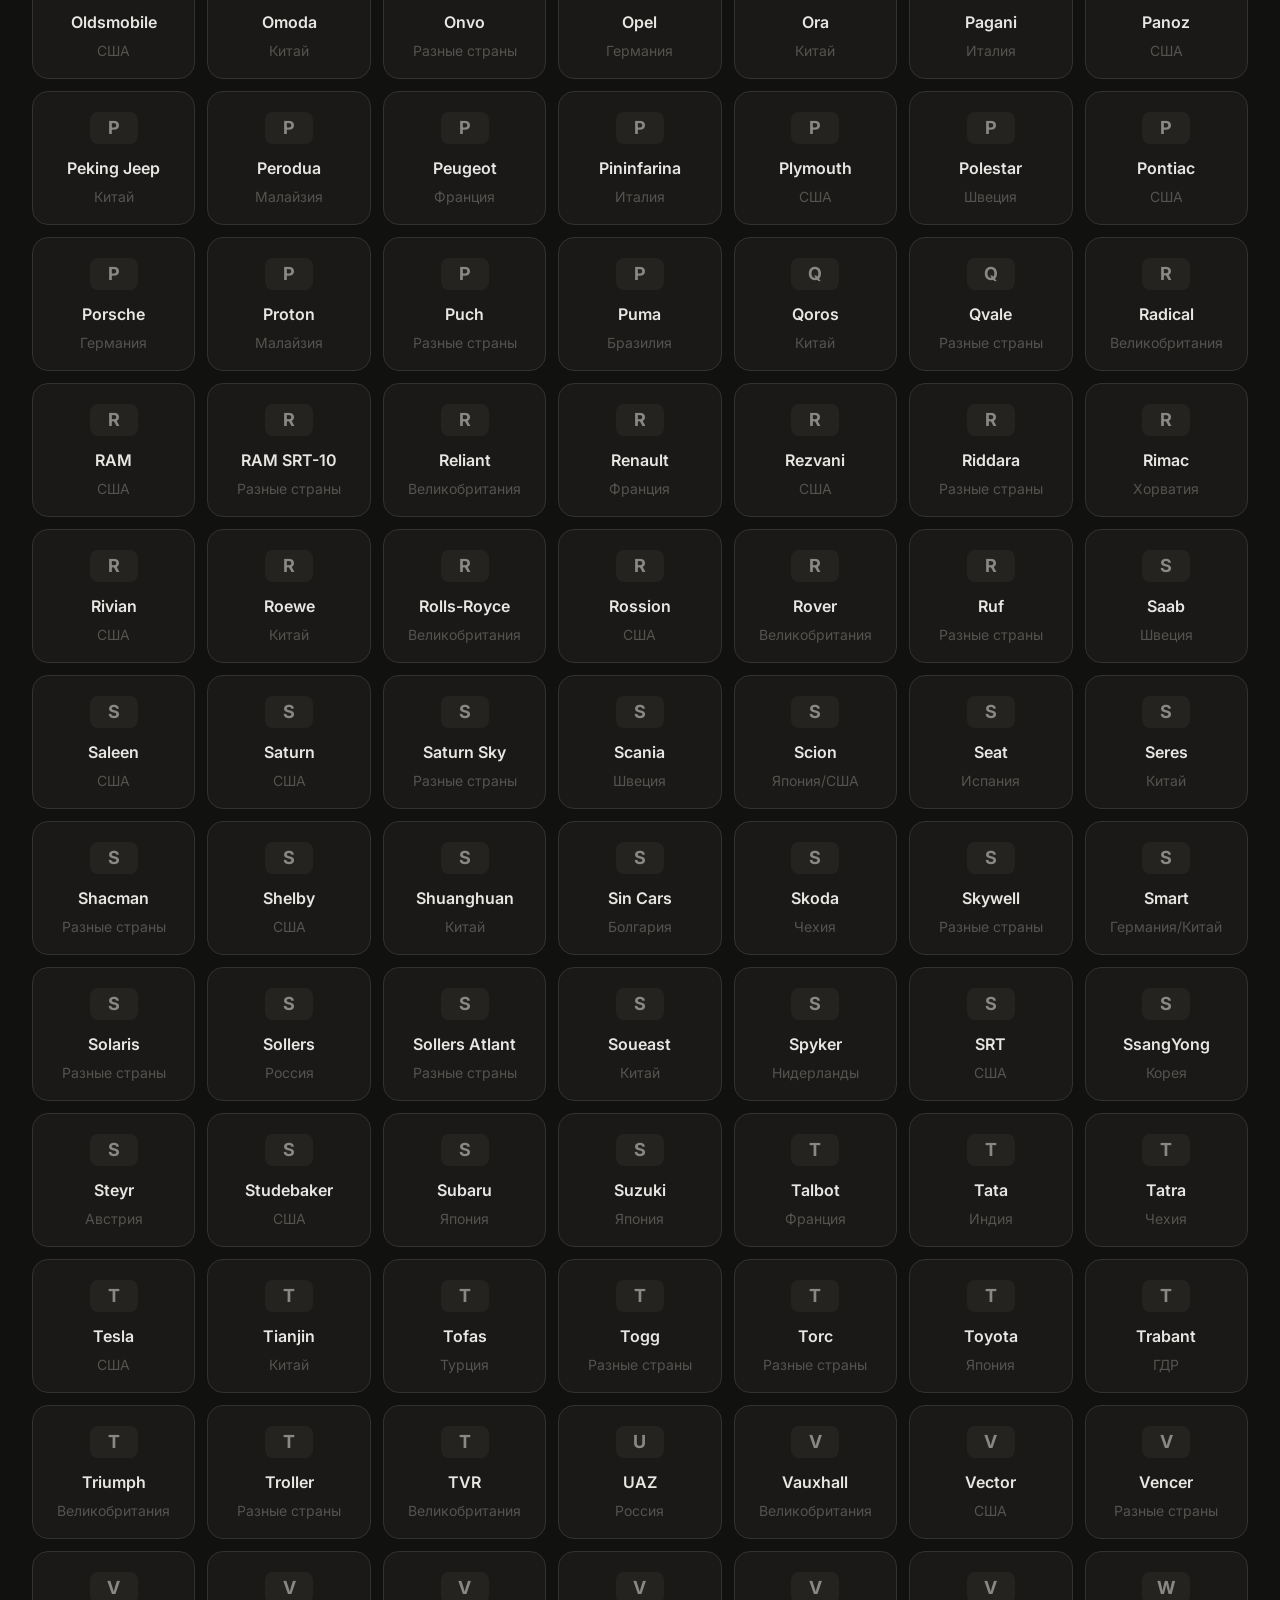
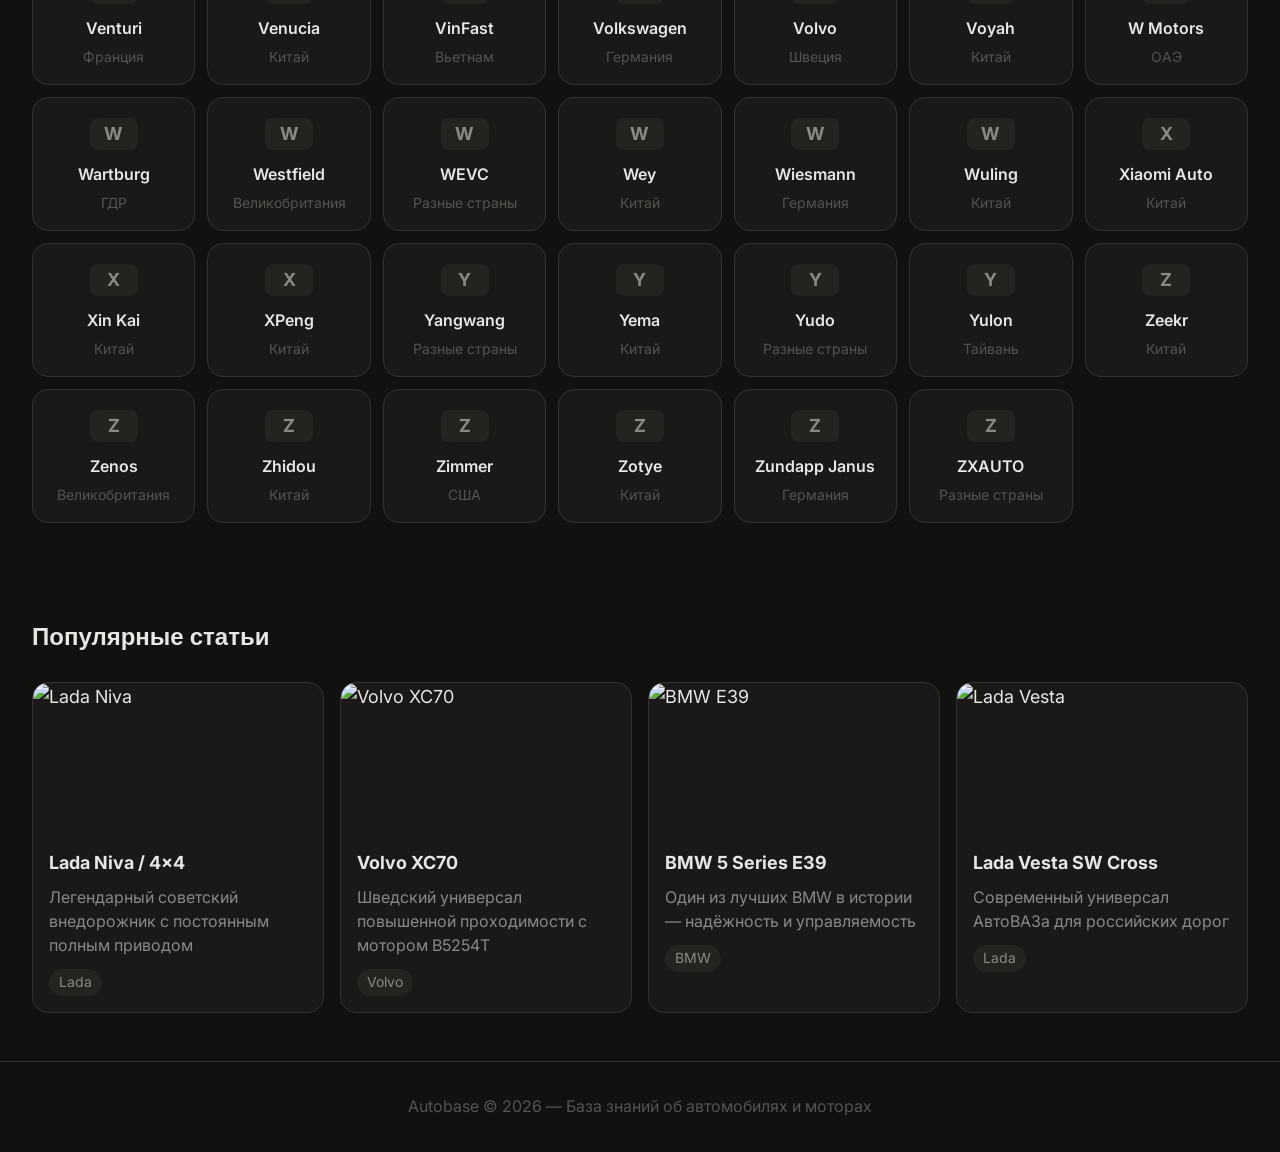
==== commit 9caaf922: "Refactor brand media rendering and update styles Updated image brightness in dropdown items and adde" ====
--- a/index.html
+++ b/index.html
@@ -121,7 +121,7 @@
       border-radius: 0;
     }
     .dropdown-item:hover, .dropdown-item.active { background: var(--color-surface-offset); }
-    .dropdown-item img { width: 28px; height: 20px; object-fit: contain; filter: brightness(0.85); }
+    .dropdown-item img { width: 28px; height: 20px; object-fit: contain; filter: brightness(0.92); }
     .dropdown-item span { font-size: var(--text-sm); color: var(--color-text); }
     .dropdown-item small { font-size: var(--text-xs); color: var(--color-text-faint); margin-left: auto; }
     .dropdown-no-results { padding: var(--space-4); text-align: center; color: var(--color-text-muted); font-size: var(--text-sm); }
@@ -140,7 +140,33 @@
       transition: border-color var(--transition-interactive), transform var(--transition-interactive), box-shadow var(--transition-interactive);
     }
     .brand-card:hover { border-color: var(--color-primary); transform: translateY(-2px); box-shadow: var(--shadow-md); }
-    .brand-card img { width: 48px; height: 32px; object-fit: contain; margin: 0 auto var(--space-2); filter: brightness(0.85); }
+    .brand-media {
+      width: 56px;
+      height: 40px;
+      margin: 0 auto var(--space-2);
+      display: flex;
+      align-items: center;
+      justify-content: center;
+    }
+    .brand-media img {
+      width: 48px;
+      height: 32px;
+      object-fit: contain;
+      filter: brightness(0.95);
+    }
+    .brand-fallback {
+      width: 48px;
+      height: 32px;
+      display: flex;
+      align-items: center;
+      justify-content: center;
+      border-radius: var(--radius-md);
+      background: var(--color-surface-offset);
+      color: var(--color-text-muted);
+      font-size: 18px;
+      font-weight: 700;
+      margin: 0 auto;
+    }
     .brand-card h3 { font-size: var(--text-sm); font-weight: 600; color: var(--color-text); }
     .brand-card p { font-size: var(--text-xs); color: var(--color-text-faint); margin-top: var(--space-1); }
 
@@ -269,34 +295,55 @@
     return BRAND_LOGOS[brand.name];
   }
   if (brand.logo) {
-    return brand.logo.includes('/ffffff') ? brand.logo : brand.logo + '/ffffff';
+    return brand.logo;
   }
   return null;
+}
+
+function renderBrandMedia(brand, size) {
+  const logoUrl = getBrandLogo(brand);
+  const width = size === 'small' ? 28 : 48;
+  const height = size === 'small' ? 20 : 32;
+  const fallbackStyle = size === 'small'
+    ? 'width:28px;height:20px;display:flex;align-items:center;justify-content:center;font-size:13px;font-weight:700;color:var(--color-text-faint);'
+    : 'width:48px;height:32px;display:flex;align-items:center;justify-content:center;border-radius:8px;background:var(--color-surface-offset);font-size:18px;font-weight:700;color:var(--color-text-muted);margin:0 auto;';
+
+  if (!logoUrl) {
+    return '<div style="' + fallbackStyle + '">' + brand.name.charAt(0) + '</div>';
+  }
+
+  return '<img src="' + logoUrl + '" alt="' + brand.name + '" width="' + width + '" height="' + height + '" loading="lazy" referrerpolicy="no-referrer" onerror="this.outerHTML=\'<div style=&quot;' + fallbackStyle.replace(/"/g, '&quot;') + '&quot;>' + brand.name.charAt(0) + '</div>\'">';
 }
 
 ALL_BRANDS
   .slice()
   .sort((a, b) => a.name.localeCompare(b.name, 'ru'))
-  .forEach(b => {
-    const card = document.createElement(b.page ? 'a' : 'div');
-    if (b.page) card.href = b.page;
-
-    const logoUrl = getBrandLogo(b);
-
-    card.innerHTML = logoUrl
-      ? '<img src="' + logoUrl + '" alt="' + b.name + '" width="48" height="32" loading="lazy" onerror="this.style.display=\'none\'; this.previousElementSibling.style.display=\'flex\';">' +
-        '<div class="brand-fallback" style="display:none;height:32px;align-items:center;justify-content:center;margin-bottom:8px;font-size:20px;font-weight:700;color:#666;">' + b.name.charAt(0) + '</div>' +
-        '<h3>' + b.name + '</h3>' +
-        '<p>' + b.country + '</p>'
-      : '<div class="brand-fallback" style="height:32px;display:flex;align-items:center;justify-content:center;margin-bottom:8px;font-size:20px;font-weight:700;color:#666;">' +
-          b.name.charAt(0) +
-        '</div>' +
-        '<h3>' + b.name + '</h3>' +
-        '<p>' + b.country + '</p>';
-
+  .forEach(brand => {
+    const card = document.createElement(brand.page ? 'a' : 'div');
+    if (brand.page) card.href = brand.page;
     card.className = 'brand-card';
+    card.innerHTML =
+      '<div class="brand-media">' + renderBrandMedia(brand, 'large') + '</div>' +
+      '<h3>' + brand.name + '</h3>' +
+      '<p>' + brand.country + '</p>';
     grid.appendChild(card);
   });
+
+function addItem(brand) {
+  const item = document.createElement('div');
+  item.className = 'dropdown-item';
+  item.innerHTML = renderBrandMedia(brand, 'small') + '<span>' + brand.name + '</span><small>' + brand.country + '</small>';
+  item.addEventListener('click', () => {
+    input.value = brand.name;
+    closeDropdown();
+    if (brand.page) {
+      window.location.href = brand.page;
+    } else {
+      alert('Раздел «' + brand.name + '» в разработке. Скоро появится!');
+    }
+  });
+  dropdown.appendChild(item);
+}
 
 function buildDropdown(query) {
   query = query.trim().toLowerCase();
@@ -305,63 +352,37 @@
 
   if (!query) {
     const regions = {};
-    ALL_BRANDS.forEach(b => {
-      if (!regions[b.region]) regions[b.region] = [];
-      regions[b.region].push(b);
+    ALL_BRANDS.forEach(brand => {
+      if (!regions[brand.region]) regions[brand.region] = [];
+      regions[brand.region].push(brand);
     });
 
-    filtered = ALL_BRANDS;
+    filtered = ALL_BRANDS.slice();
 
     Object.entries(regions).forEach(([region, brands]) => {
       const lbl = document.createElement('div');
       lbl.className = 'dropdown-group-label';
       lbl.textContent = region;
       dropdown.appendChild(lbl);
-
       brands
         .slice()
         .sort((a, b) => a.name.localeCompare(b.name, 'ru'))
-        .forEach(b => addItem(b));
+        .forEach(addItem);
     });
   } else {
-    filtered = ALL_BRANDS.filter(b =>
-      b.name.toLowerCase().includes(query) ||
-      b.country.toLowerCase().includes(query)
+    filtered = ALL_BRANDS.filter(brand =>
+      brand.name.toLowerCase().includes(query) ||
+      brand.country.toLowerCase().includes(query)
     );
 
     if (filtered.length === 0) {
       dropdown.innerHTML = '<div class="dropdown-no-results">Марка не найдена — страница появится позже</div>';
     } else {
-      filtered.forEach(b => addItem(b));
+      filtered.forEach(addItem);
     }
   }
 
   dropdown.classList.add('visible');
-}
-
-function addItem(b) {
-  const item = document.createElement('div');
-  item.className = 'dropdown-item';
-
-  const logoUrl = getBrandLogo(b);
-
-  const imgHtml = logoUrl
-    ? '<img src="' + logoUrl + '" alt="' + b.name + '" width="28" height="20" loading="lazy" onerror="this.outerHTML=\'<div style=&quot;width:28px;height:20px;display:flex;align-items:center;justify-content:center;font-size:13px;font-weight:700;color:var(--color-text-faint);&quot;>' + b.name[0] + '</div>\'">'
-    : '<div style="width:28px;height:20px;display:flex;align-items:center;justify-content:center;font-size:13px;font-weight:700;color:var(--color-text-faint);">' + b.name[0] + '</div>';
-
-  item.innerHTML = imgHtml + '<span>' + b.name + '</span><small>' + b.country + '</small>';
-
-  item.addEventListener('click', () => {
-    input.value = b.name;
-    closeDropdown();
-    if (b.page) {
-      window.location.href = b.page;
-    } else {
-      alert('Раздел «' + b.name + '» в разработке. Скоро появится!');
-    }
-  });
-
-  dropdown.appendChild(item);
 }
 
 function closeDropdown() {
@@ -374,7 +395,6 @@
 
 input.addEventListener('keydown', e => {
   const items = dropdown.querySelectorAll('.dropdown-item');
-
   if (e.key === 'ArrowDown') {
     e.preventDefault();
     selectedIdx = Math.min(selectedIdx + 1, items.length - 1);
@@ -401,19 +421,12 @@
 
 function doSearch() {
   const q = input.value.trim().toLowerCase();
-
-  const brand = ALL_BRANDS.find(b =>
-    b.name.toLowerCase().includes(q) || q.includes(b.name.toLowerCase())
-  );
-
+  const brand = ALL_BRANDS.find(b => b.name.toLowerCase().includes(q) || q.includes(b.name.toLowerCase()));
   if (brand && brand.page) {
     window.location.href = brand.page;
   } else if (brand) {
     alert('Раздел «' + brand.name + '» скоро появится в базе!');
-  } else if (
-    q.includes('lada') || q.includes('ваз') || q.includes('niva') ||
-    q.includes('нива') || q.includes('vesta') || q.includes('веста')
-  ) {
+  } else if (q.includes('lada') || q.includes('ваз') || q.includes('niva') || q.includes('нива') || q.includes('vesta') || q.includes('веста')) {
     window.location.href = 'lada.html';
   } else if (q) {
     alert('Статья по запросу "' + input.value + '" скоро появится в базе!');
